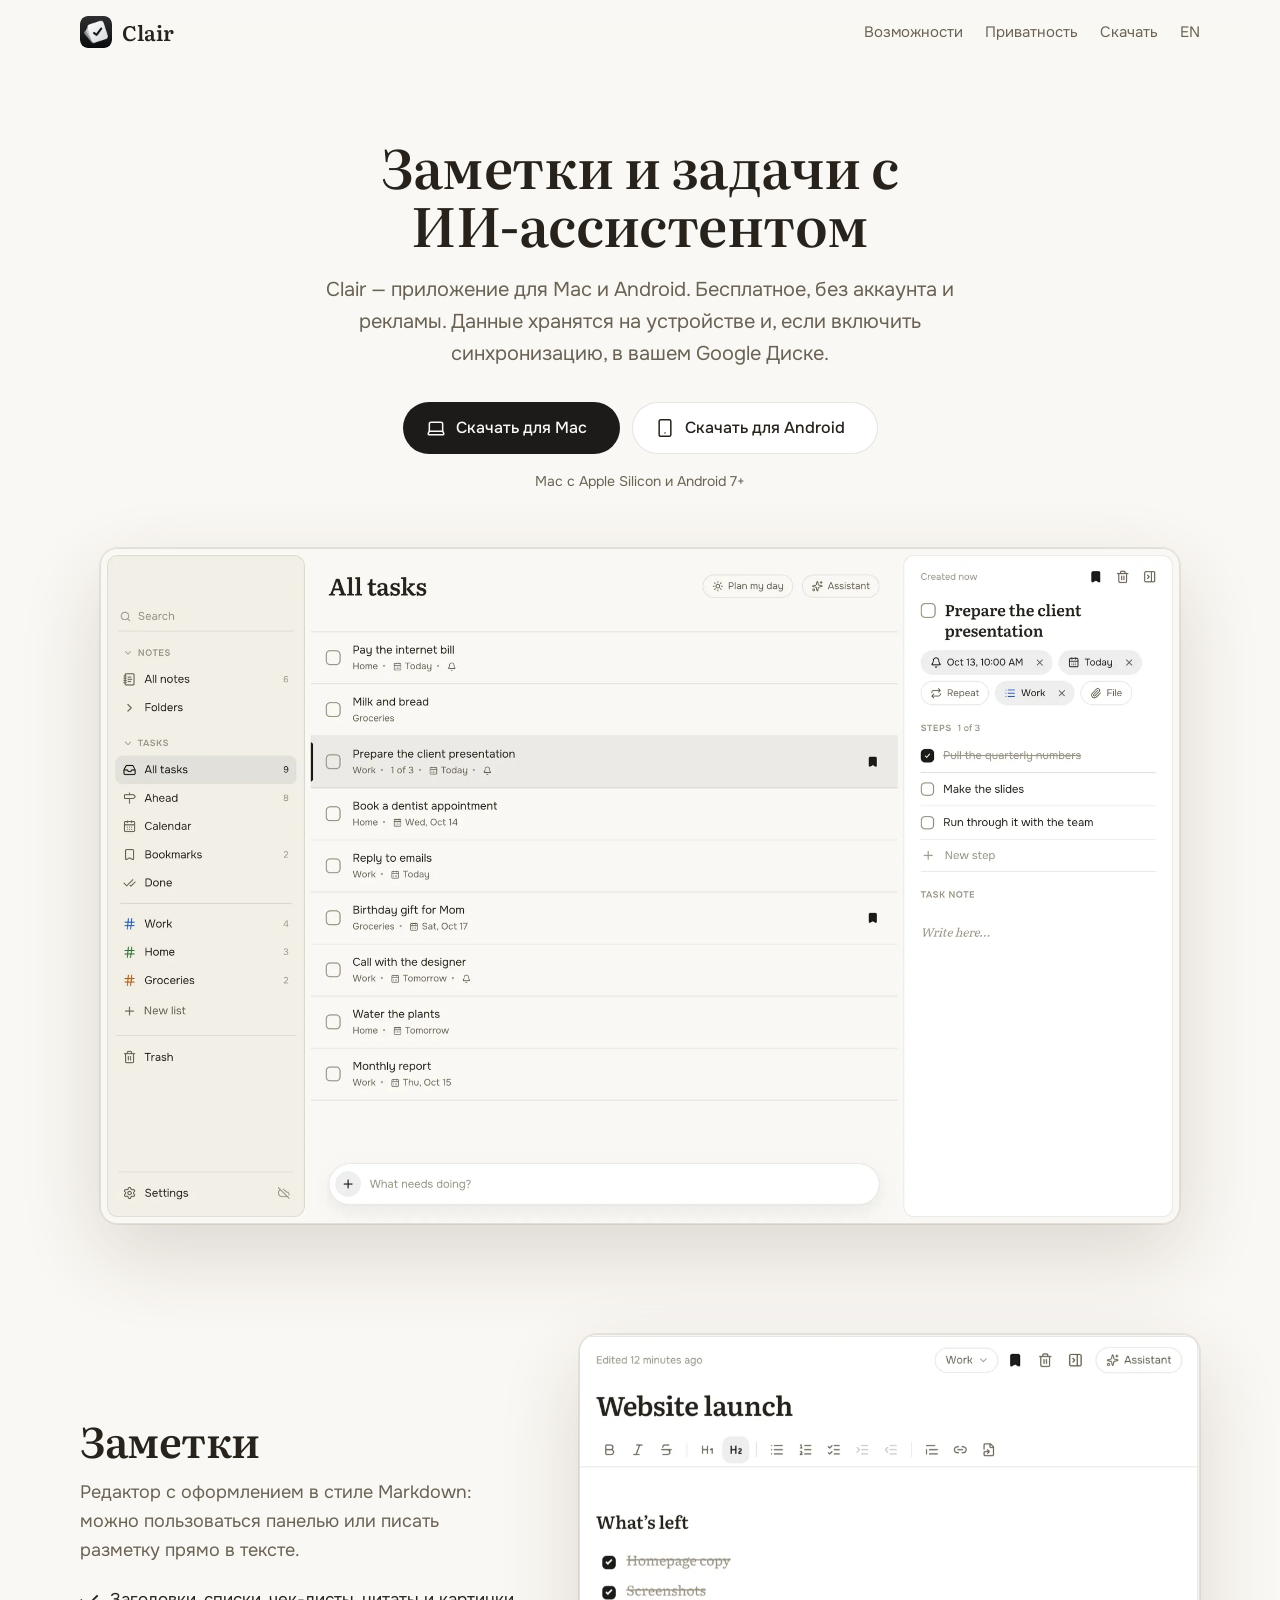
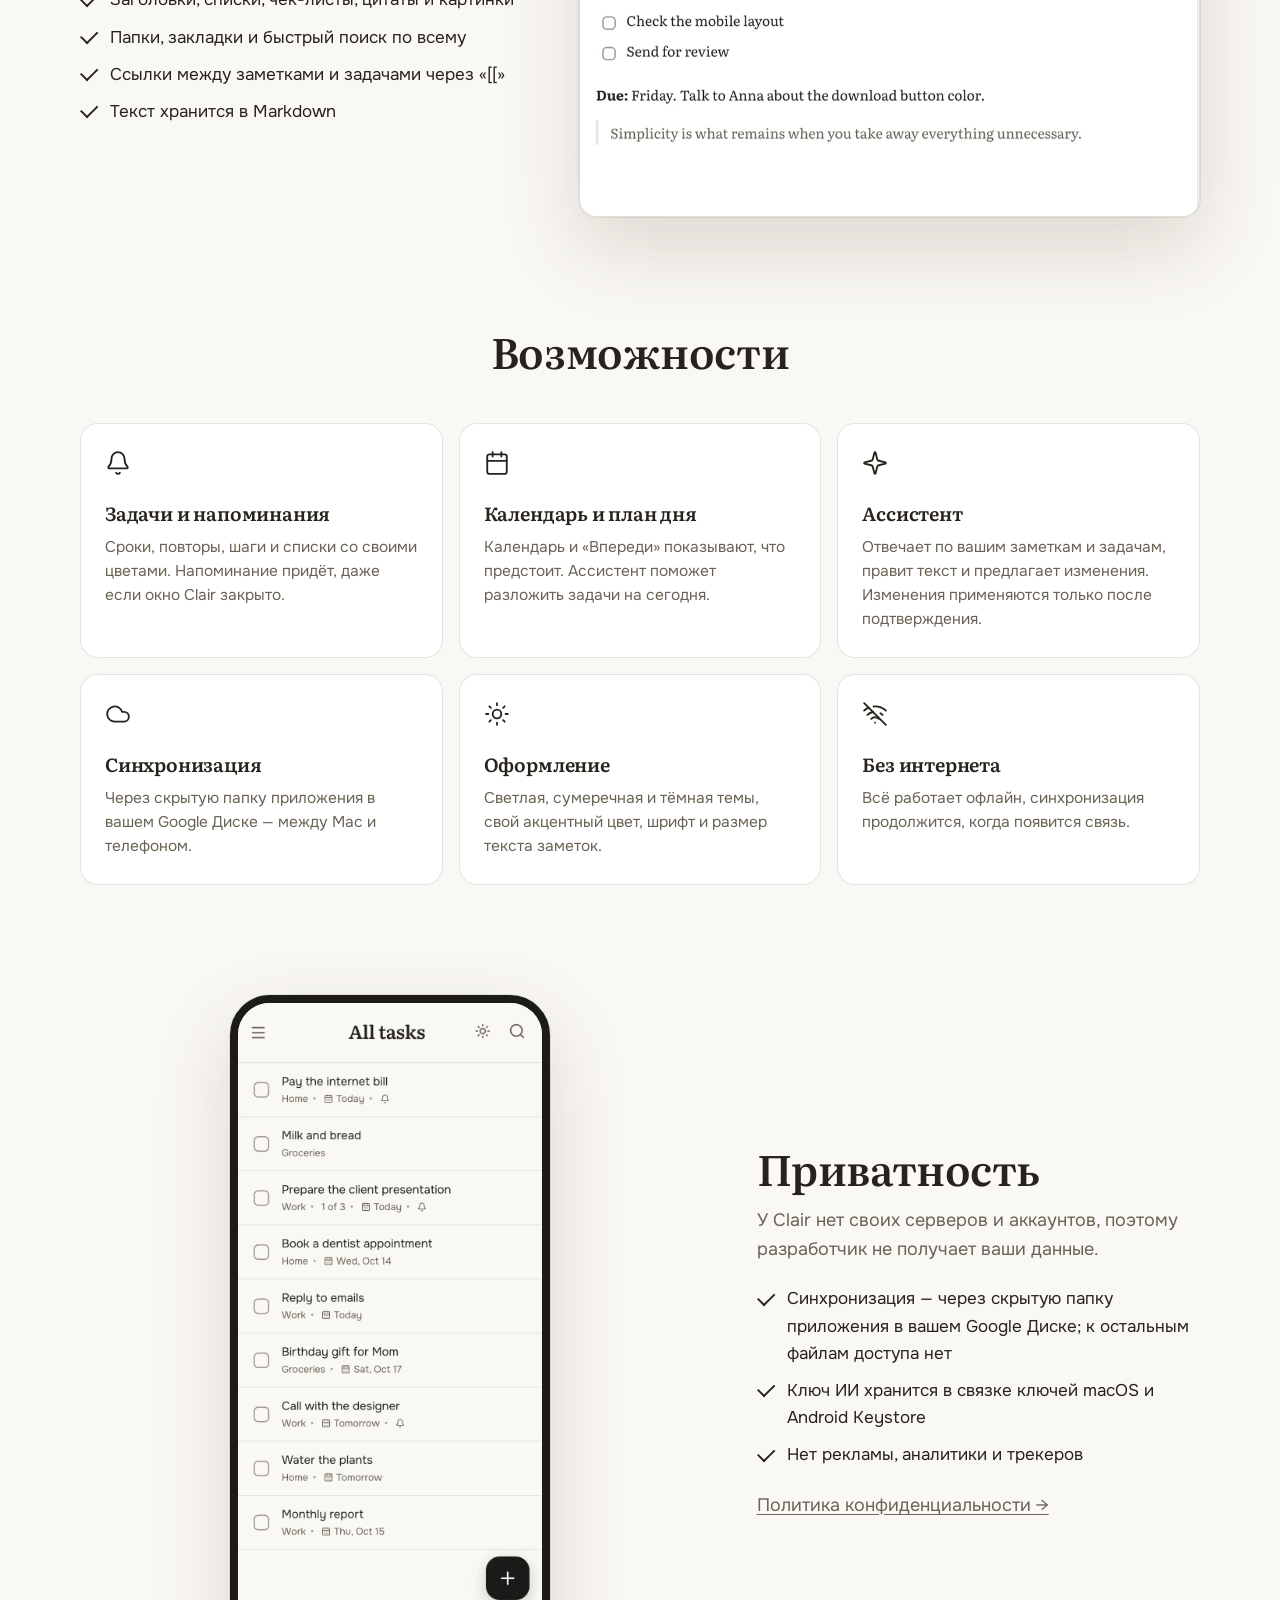
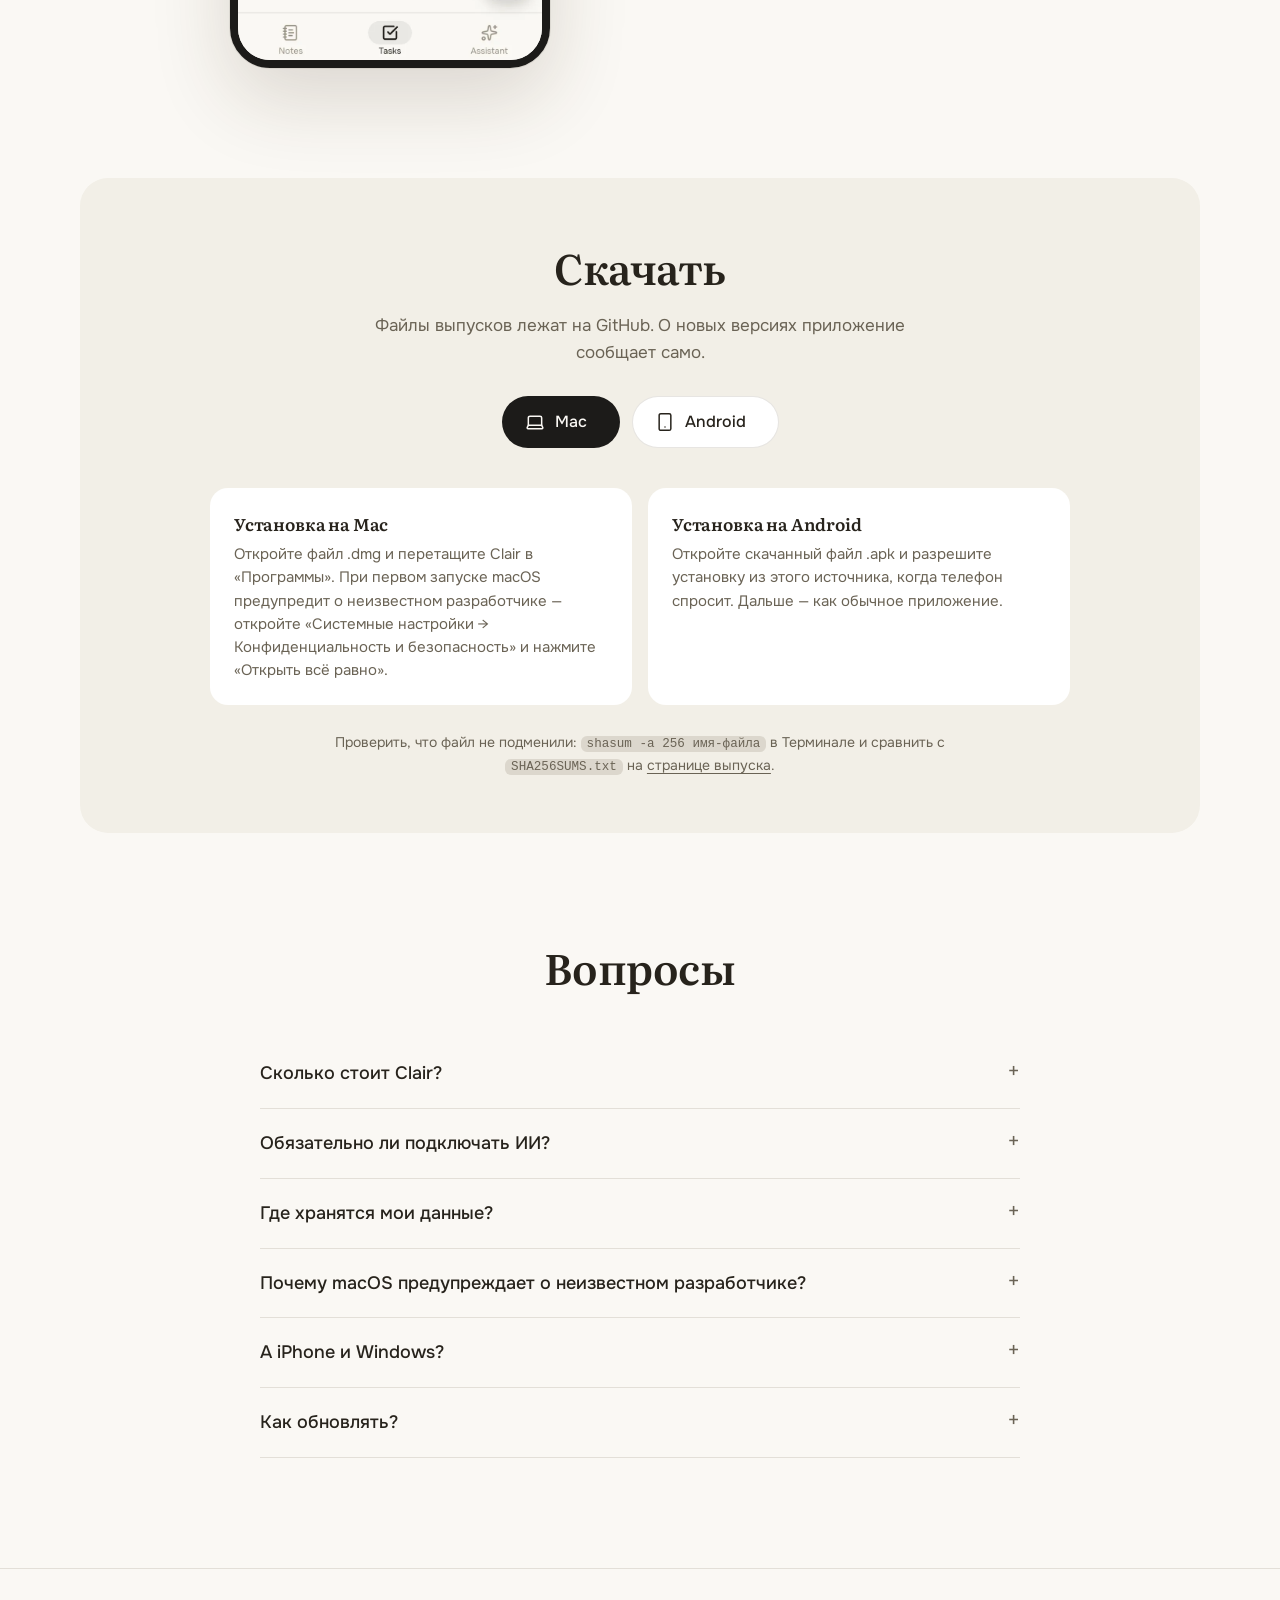
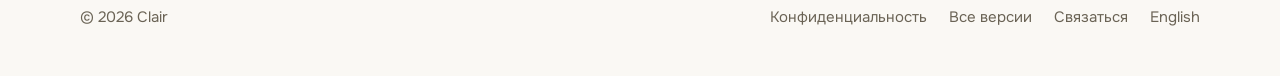
==== index.html @ 47ff28ab "Сайт Clair" ====
<!doctype html>
<html lang="ru">
  <head>
    <meta charset="utf-8" />
    <meta name="viewport" content="width=device-width, initial-scale=1" />
    <title>Clair — заметки и задачи для Mac и Android</title>
    <meta name="description" content="Clair — бесплатное приложение для заметок и задач с ИИ-ассистентом. Без рекламы и регистрации, данные хранятся у вас: на устройстве и в вашем Google Диске." />
    <meta property="og:title" content="Clair — заметки и задачи с ИИ" />
    <meta property="og:description" content="Приложение для Mac и Android. Данные хранятся на устройстве и в вашем Google Диске." />
    <meta property="og:image" content="https://zhmxzl.github.io/clair-site/img/tasks-light.webp" />
    <link rel="alternate" hreflang="en" href="https://zhmxzl.github.io/clair-site/en/" />
    <link rel="icon" href="favicon.ico" />
    <link rel="preconnect" href="https://fonts.googleapis.com" />
    <link rel="preconnect" href="https://fonts.gstatic.com" crossorigin />
    <link href="https://fonts.googleapis.com/css2?family=Literata:opsz,wght@7..72,500;7..72,600&family=Onest:wght@400;500;600&display=swap" rel="stylesheet" />
    <link rel="stylesheet" href="style.css" />
    <script src="script.js" defer></script>
  </head>
  <body>
    <header class="top">
      <div class="wrap">
        <a class="brand" href="./"><img src="icon.png" alt="" />Clair</a>
        <nav>
          <a class="optional" href="#features">Возможности</a>
          <a class="optional" href="#privacy">Приватность</a>
          <a href="#download">Скачать</a>
          <a href="en/" lang="en" hreflang="en">EN</a>
        </nav>
      </div>
    </header>

    <main>
      <div class="hero wrap">
        <h1>Заметки и задачи с ИИ‑ассистентом</h1>
        <p class="lead">
          Clair — приложение для Mac и Android. Бесплатное, без аккаунта и рекламы. Данные хранятся на устройстве и, если включить
          синхронизацию, в вашем Google Диске.
        </p>
        <div class="buttons">
          <a class="btn primary" data-asset=".dmg" href="https://github.com/zhmxzl/clair-site/releases/latest">
            <svg viewBox="0 0 24 24" fill="none" stroke="currentColor" stroke-width="1.8" stroke-linecap="round" stroke-linejoin="round" aria-hidden="true"><path d="M18 5a2 2 0 0 1 2 2v8.526a2 2 0 0 0 .212.897l1.068 2.127a1 1 0 0 1-.9 1.45H3.62a1 1 0 0 1-.9-1.45l1.068-2.127A2 2 0 0 0 4 15.526V7a2 2 0 0 1 2-2z" /><path d="M20.054 15.987H3.946" /></svg>
            Скачать для Mac <small></small>
          </a>
          <a class="btn" data-asset=".apk" href="https://github.com/zhmxzl/clair-site/releases/latest">
            <svg viewBox="0 0 24 24" fill="none" stroke="currentColor" stroke-width="1.8" stroke-linecap="round" stroke-linejoin="round" aria-hidden="true"><rect width="14" height="20" x="5" y="2" rx="2" /><path d="M12 18h.01" /></svg>
            Скачать для Android <small></small>
          </a>
        </div>
        <p class="fine" data-version="Версия {v} · Mac с Apple Silicon и Android 7+">Mac с Apple Silicon и Android 7+</p>
        <picture class="shot">
          <source srcset="img/tasks-dark.webp" media="(prefers-color-scheme: dark)" />
          <img src="img/tasks-light.webp" width="2000" height="1250" alt="Окно Clair: список задач со сроками и напоминаниями, справа — сведения о задаче с шагами (интерфейс на английском)" />
        </picture>
      </div>

      <section id="notes">
        <div class="wrap split">
          <div class="text">
            <h2>Заметки</h2>
            <p>Редактор с оформлением в стиле Markdown: можно пользоваться панелью или писать разметку прямо в тексте.</p>
            <ul>
              <li>Заголовки, списки, чек-листы, цитаты и картинки</li>
              <li>Папки, закладки и быстрый поиск по всему</li>
              <li>Ссылки между заметками и задачами через «[[»</li>
              <li>Текст хранится в Markdown</li>
            </ul>
          </div>
          <picture class="shot">
            <source srcset="img/notes-dark.webp" media="(prefers-color-scheme: dark)" />
            <img src="img/notes-light.webp" width="1040" height="809" alt="Заметка в Clair с заголовком, чек-листом и цитатой" loading="lazy" />
          </picture>
        </div>
      </section>

      <section id="features">
        <div class="wrap">
          <div class="section-head">
            <h2>Возможности</h2>
          </div>
          <div class="features">
            <div class="feature">
              <svg viewBox="0 0 24 24" fill="none" stroke="currentColor" stroke-width="1.7" stroke-linecap="round" stroke-linejoin="round" aria-hidden="true"><path d="M10.268 21a2 2 0 0 0 3.464 0" /><path d="M3.262 15.326A1 1 0 0 0 4 17h16a1 1 0 0 0 .74-1.673C19.41 13.956 18 12.499 18 8A6 6 0 0 0 6 8c0 4.499-1.411 5.956-2.738 7.326" /></svg>
              <h3>Задачи и напоминания</h3>
              <p>Сроки, повторы, шаги и списки со своими цветами. Напоминание придёт, даже если окно Clair закрыто.</p>
            </div>
            <div class="feature">
              <svg viewBox="0 0 24 24" fill="none" stroke="currentColor" stroke-width="1.7" stroke-linecap="round" stroke-linejoin="round" aria-hidden="true"><rect width="18" height="18" x="3" y="4" rx="2" /><path d="M16 2v4M8 2v4M3 10h18" /></svg>
              <h3>Календарь и план дня</h3>
              <p>Календарь и «Впереди» показывают, что предстоит. Ассистент поможет разложить задачи на сегодня.</p>
            </div>
            <div class="feature">
              <svg viewBox="0 0 24 24" fill="none" stroke="currentColor" stroke-width="1.7" stroke-linecap="round" stroke-linejoin="round" aria-hidden="true"><path d="M9.937 15.5A2 2 0 0 0 8.5 14.063l-6.135-1.582a.5.5 0 0 1 0-.962L8.5 9.936A2 2 0 0 0 9.937 8.5l1.582-6.135a.5.5 0 0 1 .963 0L14.063 8.5A2 2 0 0 0 15.5 9.937l6.135 1.581a.5.5 0 0 1 0 .964L15.5 14.063a2 2 0 0 0-1.437 1.437l-1.582 6.135a.5.5 0 0 1-.963 0z" /></svg>
              <h3>Ассистент</h3>
              <p>Отвечает по вашим заметкам и задачам, правит текст и предлагает изменения. Изменения применяются только после подтверждения.</p>
            </div>
            <div class="feature">
              <svg viewBox="0 0 24 24" fill="none" stroke="currentColor" stroke-width="1.7" stroke-linecap="round" stroke-linejoin="round" aria-hidden="true"><path d="M17.5 19H9a7 7 0 1 1 6.71-9h1.79a4.5 4.5 0 1 1 0 9Z" /></svg>
              <h3>Синхронизация</h3>
              <p>Через скрытую папку приложения в вашем Google Диске — между Mac и телефоном.</p>
            </div>
            <div class="feature">
              <svg viewBox="0 0 24 24" fill="none" stroke="currentColor" stroke-width="1.7" stroke-linecap="round" stroke-linejoin="round" aria-hidden="true"><path d="M12 2v2M12 20v2M4.93 4.93l1.41 1.41M17.66 17.66l1.41 1.41M2 12h2M20 12h2M6.34 17.66l-1.41 1.41M19.07 4.93l-1.41 1.41" /><circle cx="12" cy="12" r="4" /></svg>
              <h3>Оформление</h3>
              <p>Светлая, сумеречная и тёмная темы, свой акцентный цвет, шрифт и размер текста заметок.</p>
            </div>
            <div class="feature">
              <svg viewBox="0 0 24 24" fill="none" stroke="currentColor" stroke-width="1.7" stroke-linecap="round" stroke-linejoin="round" aria-hidden="true"><path d="M12 20h.01" /><path d="M8.5 16.429a5 5 0 0 1 7 0" /><path d="M5 12.859a10 10 0 0 1 5.17-2.69" /><path d="M19 12.859a10 10 0 0 0-2.007-1.523" /><path d="M2 8.82a15 15 0 0 1 4.177-2.643" /><path d="M22 8.82a15 15 0 0 0-11.288-3.764" /><path d="m2 2 20 20" /></svg>
              <h3>Без интернета</h3>
              <p>Всё работает офлайн, синхронизация продолжится, когда появится связь.</p>
            </div>
          </div>
        </div>
      </section>

      <section id="privacy">
        <div class="wrap split reverse">
          <div class="text">
            <h2>Приватность</h2>
            <p>У Clair нет своих серверов и аккаунтов, поэтому разработчик не получает ваши данные.</p>
            <ul>
                            <li>Синхронизация — через скрытую папку приложения в вашем Google Диске; к остальным файлам доступа нет</li>
              <li>Ключ ИИ хранится в связке ключей macOS и Android Keystore</li>
              <li>Нет рекламы, аналитики и трекеров</li>
            </ul>
            <p style="margin-top: 22px"><a href="privacy.html">Политика конфиденциальности →</a></p>
          </div>
          <picture class="phone">
            <source srcset="img/phone-dark.webp" media="(prefers-color-scheme: dark)" />
            <img src="img/phone-light.webp" width="780" height="1688" alt="Clair на телефоне: список задач" loading="lazy" />
          </picture>
        </div>
      </section>

      <section id="download">
        <div class="wrap">
          <div class="download">
            <h2>Скачать</h2>
            <p>Файлы выпусков лежат на GitHub. О новых версиях приложение сообщает само.</p>
            <div class="buttons">
              <a class="btn primary" data-asset=".dmg" href="https://github.com/zhmxzl/clair-site/releases/latest">
                <svg viewBox="0 0 24 24" fill="none" stroke="currentColor" stroke-width="1.8" stroke-linecap="round" stroke-linejoin="round" aria-hidden="true"><path d="M18 5a2 2 0 0 1 2 2v8.526a2 2 0 0 0 .212.897l1.068 2.127a1 1 0 0 1-.9 1.45H3.62a1 1 0 0 1-.9-1.45l1.068-2.127A2 2 0 0 0 4 15.526V7a2 2 0 0 1 2-2z" /><path d="M20.054 15.987H3.946" /></svg>
                Mac <small></small>
              </a>
              <a class="btn" data-asset=".apk" href="https://github.com/zhmxzl/clair-site/releases/latest">
                <svg viewBox="0 0 24 24" fill="none" stroke="currentColor" stroke-width="1.8" stroke-linecap="round" stroke-linejoin="round" aria-hidden="true"><rect width="14" height="20" x="5" y="2" rx="2" /><path d="M12 18h.01" /></svg>
                Android <small></small>
              </a>
            </div>
            <div class="steps">
              <div>
                <h3>Установка на Mac</h3>
                <p>
                  Откройте файл .dmg и перетащите Clair в «Программы». При первом запуске macOS предупредит о неизвестном разработчике — откройте
                  «Системные настройки → Конфиденциальность и безопасность» и нажмите «Открыть всё равно».
                </p>
              </div>
              <div>
                <h3>Установка на Android</h3>
                <p>Откройте скачанный файл .apk и разрешите установку из этого источника, когда телефон спросит. Дальше — как обычное приложение.</p>
              </div>
            </div>
            <p class="checksum">
              Проверить, что файл не подменили: <code>shasum -a 256 имя-файла</code> в Терминале и сравнить с <code>SHA256SUMS.txt</code> на
              <a href="https://github.com/zhmxzl/clair-site/releases/latest">странице выпуска</a>.
            </p>
          </div>
        </div>
      </section>

      <section id="faq">
        <div class="wrap">
          <div class="section-head">
            <h2>Вопросы</h2>
          </div>
          <div class="faq">
            <details>
              <summary>Сколько стоит Clair?</summary>
              <p>Нисколько. Подписки, рекламы и платных функций нет, регистрация не нужна.</p>
            </details>
            <details>
              <summary>Обязательно ли подключать ИИ?</summary>
              <p>
                Нет, заметки, задачи, напоминания и синхронизация работают без него. Ассистент подключается вашим собственным ключом
                OpenRouter (у него есть и бесплатные модели) или вашим сервером, например Ollama на компьютере. За ИИ вы платите провайдеру
                напрямую.
              </p>
            </details>
            <details>
              <summary>Где хранятся мои данные?</summary>
              <p>
                На вашем устройстве. Если включить синхронизацию — ещё и в скрытой папке приложения в вашем Google Диске. Clair видит только эту
                папку, разработчик — ничего. Подробнее — в <a href="privacy.html">политике конфиденциальности</a>.
              </p>
            </details>
            <details>
              <summary>Почему macOS предупреждает о неизвестном разработчике?</summary>
              <p>
                Чтобы этого предупреждения не было, нужна платная подпись Apple. Clair распространяется без неё, поэтому в первый раз его нужно
                открыть вручную. Убедиться, что файл не подменили, можно по контрольной сумме.
              </p>
            </details>
            <details>
              <summary>А iPhone и Windows?</summary>
              <p>Пока Clair есть для Mac с процессором Apple Silicon и для Android.</p>
            </details>
            <details>
              <summary>Как обновлять?</summary>
              <p>Когда выходит новая версия, Clair сам показывает уведомление с кнопкой «Скачать». Установите её поверх старой — данные останутся.</p>
            </details>
          </div>
        </div>
      </section>
    </main>

    <footer>
      <div class="wrap">
        <span>© 2026 Clair</span>
        <nav>
          <a href="privacy.html">Конфиденциальность</a>
          <a href="https://github.com/zhmxzl/clair-site/releases">Все версии</a>
          <a href="mailto:clair.apps@protonmail.com">Связаться</a>
          <a href="en/" lang="en" hreflang="en">English</a>
        </nav>
      </div>
    </footer>
  </body>
</html>
---- style.css ----
/* Clair — сайт. Цвета и шрифты — как в самом приложении (Onest + Literata). */
:root {
  --bg: #faf8f4;
  --bg-soft: #f2efe7;
  --card: #ffffff;
  --text: #27231c;
  --muted: #6a6355;
  --line: rgba(58, 44, 22, 0.12);
  --accent: #1c1b19;
  --on-accent: #faf8f4;
  --shadow: 0 30px 80px rgba(60, 45, 20, 0.16), 0 0 0 1px rgba(60, 45, 20, 0.08);
  --radius: 18px;
  --sans: "Onest", system-ui, -apple-system, "Segoe UI", Roboto, sans-serif;
  --serif: "Literata", Georgia, "Times New Roman", serif;
  color-scheme: light dark;
}

@media (prefers-color-scheme: dark) {
  :root {
    --bg: #1b1c1e;
    --bg-soft: #232427;
    --card: #292a2e;
    --text: #ececef;
    --muted: #a2a4ac;
    --line: rgba(220, 225, 240, 0.1);
    --accent: #f2f2f0;
    --on-accent: #1b1c1e;
    --shadow: 0 30px 80px rgba(0, 0, 0, 0.5), 0 0 0 1px rgba(220, 225, 240, 0.08);
  }
}

* {
  box-sizing: border-box;
}

html {
  scroll-behavior: smooth;
  scroll-padding-top: 80px; /* якоря не прячутся под шапкой */
  -webkit-text-size-adjust: 100%;
}

body {
  margin: 0;
  background: var(--bg);
  color: var(--text);
  font: 17px/1.6 var(--sans);
  -webkit-font-smoothing: antialiased;
}

img {
  display: block;
  max-width: 100%;
  height: auto;
}

a {
  color: inherit;
  text-underline-offset: 3px;
}

.wrap {
  width: min(1120px, 100% - 40px);
  margin-inline: auto;
}

/* ── Шапка ─────────────────────────────────────────── */
.top {
  position: sticky;
  top: 0;
  z-index: 10;
  border-bottom: 1px solid transparent;
  background: color-mix(in srgb, var(--bg) 85%, transparent);
  backdrop-filter: saturate(1.4) blur(14px);
  -webkit-backdrop-filter: saturate(1.4) blur(14px);
}

.top .wrap {
  display: flex;
  align-items: center;
  gap: 24px;
  height: 64px;
}

.brand {
  display: flex;
  align-items: center;
  gap: 10px;
  font-family: var(--serif);
  font-size: 21px;
  font-weight: 600;
  text-decoration: none;
}

.brand img {
  width: 32px;
  height: 32px;
  border-radius: 8px;
}

.top nav {
  display: flex;
  gap: 22px;
  margin-left: auto;
  font-size: 15px;
}

.top nav a {
  color: var(--muted);
  text-decoration: none;
}

.top nav a:hover {
  color: var(--text);
}

@media (max-width: 720px) {
  .top nav .optional {
    display: none;
  }
}

/* ── Кнопки ────────────────────────────────────────── */
.buttons {
  display: flex;
  flex-wrap: wrap;
  justify-content: center;
  gap: 12px;
}

.btn {
  display: inline-flex;
  align-items: center;
  gap: 10px;
  min-height: 52px;
  padding: 10px 22px;
  border: 1px solid var(--line);
  border-radius: 999px;
  background: var(--card);
  color: var(--text);
  font-size: 16px;
  font-weight: 500;
  text-decoration: none;
  transition: transform 0.15s ease, filter 0.15s ease;
}

.btn:hover {
  transform: translateY(-1px);
}

.btn.primary {
  border-color: transparent;
  background: var(--accent);
  color: var(--on-accent);
}

.btn svg {
  flex: none;
  width: 20px;
  height: 20px;
}

.btn small {
  font-size: 13px;
  font-weight: 400;
  opacity: 0.65;
}

/* ── Первый экран ──────────────────────────────────── */
.hero {
  padding: 72px 0 0;
  text-align: center;
}

h1,
h2,
h3 {
  font-family: var(--serif);
  font-weight: 600;
  letter-spacing: -0.01em;
}

.hero h1 {
  max-width: 940px;
  margin: 0 auto 20px;
  font-size: clamp(34px, 5vw, 54px);
  line-height: 1.08;
}

.lead {
  max-width: 640px;
  margin: 0 auto 32px;
  color: var(--muted);
  font-size: clamp(17px, 2vw, 20px);
}

.fine {
  margin: 16px 0 0;
  color: var(--muted);
  font-size: 14px;
}

.shot,
.phone {
  display: block;
}

.shot {
  margin: 56px auto 0;
  border: 1px solid var(--line);
  overflow: hidden;
  border-radius: var(--radius);
  box-shadow: var(--shadow);
}

.hero .shot {
  max-width: 1080px;
}

/* ── Разделы ───────────────────────────────────────── */
section {
  padding: 110px 0 0;
}

.section-head {
  max-width: 680px;
  margin: 0 auto 48px;
  text-align: center;
}

.section-head h2,
.split h2 {
  margin: 0 0 14px;
  font-size: clamp(30px, 4vw, 42px);
  line-height: 1.15;
}

.section-head p,
.split p {
  margin: 0;
  color: var(--muted);
  font-size: 18px;
}

/* Скриншот рядом с текстом */
.split {
  display: grid;
  grid-template-columns: minmax(0, 5fr) minmax(0, 7fr);
  align-items: center;
  gap: 56px;
}

.split.reverse {
  grid-template-columns: minmax(0, 7fr) minmax(0, 5fr);
}

.split.reverse .text {
  order: 2;
}

.split .shot {
  margin: 0;
}

.split ul {
  margin: 22px 0 0;
  padding: 0;
  list-style: none;
}

.split li {
  position: relative;
  margin: 10px 0;
  padding-left: 30px;
}

.split li::before {
  position: absolute;
  top: 0.55em;
  left: 4px;
  width: 14px;
  height: 8px;
  border-bottom: 2px solid var(--text);
  border-left: 2px solid var(--text);
  content: "";
  transform: rotate(-45deg) translateY(-4px);
}

.phone {
  width: min(320px, 80%);
  margin: 0 auto;
  border: 8px solid var(--accent);
  border-radius: 40px;
  overflow: hidden;
  box-shadow: var(--shadow);
}

@media (max-width: 860px) {
  .split,
  .split.reverse {
    grid-template-columns: 1fr;
    gap: 36px;
  }

  .split.reverse .text {
    order: 0;
  }
}

/* Возможности */
.features {
  display: grid;
  grid-template-columns: repeat(3, minmax(0, 1fr));
  gap: 16px;
}

.feature {
  padding: 26px 24px;
  border: 1px solid var(--line);
  border-radius: var(--radius);
  background: var(--card);
}

.feature svg {
  width: 26px;
  height: 26px;
  margin-bottom: 14px;
}

.feature h3 {
  margin: 0 0 6px;
  font-size: 19px;
}

.feature p {
  margin: 0;
  color: var(--muted);
  font-size: 15.5px;
  line-height: 1.55;
}

@media (max-width: 900px) {
  .features {
    grid-template-columns: repeat(2, minmax(0, 1fr));
  }
}

@media (max-width: 560px) {
  .features {
    grid-template-columns: 1fr;
  }
}

/* Скачать */
.download {
  padding: 56px 32px;
  border-radius: 28px;
  background: var(--bg-soft);
  text-align: center;
}

.download h2 {
  margin: 0 0 10px;
  font-size: clamp(30px, 4vw, 42px);
}

.download > p {
  margin: 0 auto 30px;
  max-width: 560px;
  color: var(--muted);
}

.steps {
  display: grid;
  grid-template-columns: repeat(2, minmax(0, 1fr));
  gap: 16px;
  max-width: 860px;
  margin: 40px auto 0;
  text-align: left;
}

.steps div {
  padding: 22px 24px;
  border-radius: var(--radius);
  background: var(--card);
}

.steps h3 {
  margin: 0 0 6px;
  font-size: 17px;
}

.steps p {
  margin: 0;
  color: var(--muted);
  font-size: 15px;
  line-height: 1.55;
}

.download .checksum {
  max-width: 640px;
  margin: 26px auto 0;
  color: var(--muted);
  font-size: 14px;
}

@media (max-width: 680px) {
  .steps {
    grid-template-columns: 1fr;
  }

  .download {
    padding: 44px 20px;
  }
}

code {
  padding: 1px 6px;
  border-radius: 6px;
  background: var(--line);
  font-size: 0.9em;
}

/* Вопросы */
.faq {
  max-width: 760px;
  margin: 0 auto;
}

.faq details {
  border-bottom: 1px solid var(--line);
}

.faq summary {
  display: flex;
  justify-content: space-between;
  gap: 16px;
  padding: 20px 0;
  cursor: pointer;
  font-size: 18px;
  font-weight: 500;
  list-style: none;
}

.faq summary::-webkit-details-marker {
  display: none;
}

.faq summary::after {
  flex: none;
  color: var(--muted);
  content: "+";
  font-size: 24px;
  font-weight: 300;
  line-height: 1;
  transition: transform 0.2s ease;
}

.faq details[open] summary::after {
  transform: rotate(45deg);
}

.faq details p {
  margin: -6px 0 20px;
  color: var(--muted);
}

/* Подвал */
footer {
  margin-top: 110px;
  padding: 36px 0 48px;
  border-top: 1px solid var(--line);
  color: var(--muted);
  font-size: 15px;
}

footer .wrap {
  display: flex;
  flex-wrap: wrap;
  align-items: center;
  gap: 14px 28px;
}

footer nav {
  display: flex;
  flex-wrap: wrap;
  gap: 22px;
  margin-left: auto;
}

footer a {
  text-decoration: none;
}

footer a:hover {
  color: var(--text);
}

/* ── Документ (политика) ───────────────────────────── */
.doc {
  max-width: 740px;
  margin: 0 auto;
  padding: 64px 0 0;
}

.doc h1 {
  margin: 0 0 10px;
  font-size: clamp(34px, 5vw, 48px);
  line-height: 1.1;
}

.doc .meta {
  margin: 0 0 36px;
  color: var(--muted);
  font-size: 15px;
}

.doc .summary {
  margin: 0 0 40px;
  padding: 24px 28px;
  border-radius: var(--radius);
  background: var(--bg-soft);
}

.doc .summary h2 {
  margin-top: 0;
}

.doc .summary ul {
  margin: 0;
  padding-left: 20px;
}

.doc h2 {
  margin: 44px 0 10px;
  font-size: 24px;
}

.doc p,
.doc li {
  line-height: 1.7;
}

.doc li {
  margin: 6px 0;
}

.toc {
  margin: 0 0 40px;
  padding: 0;
  columns: 2;
  list-style: none;
  font-size: 15px;
}

.toc li {
  margin: 0 0 8px;
  break-inside: avoid;
}

.toc a {
  color: var(--muted);
}

@media (max-width: 560px) {
  .toc {
    columns: 1;
  }
}

@media (max-width: 560px) {
  .hero {
    padding-top: 40px;
  }

  section {
    padding-top: 80px;
  }
}
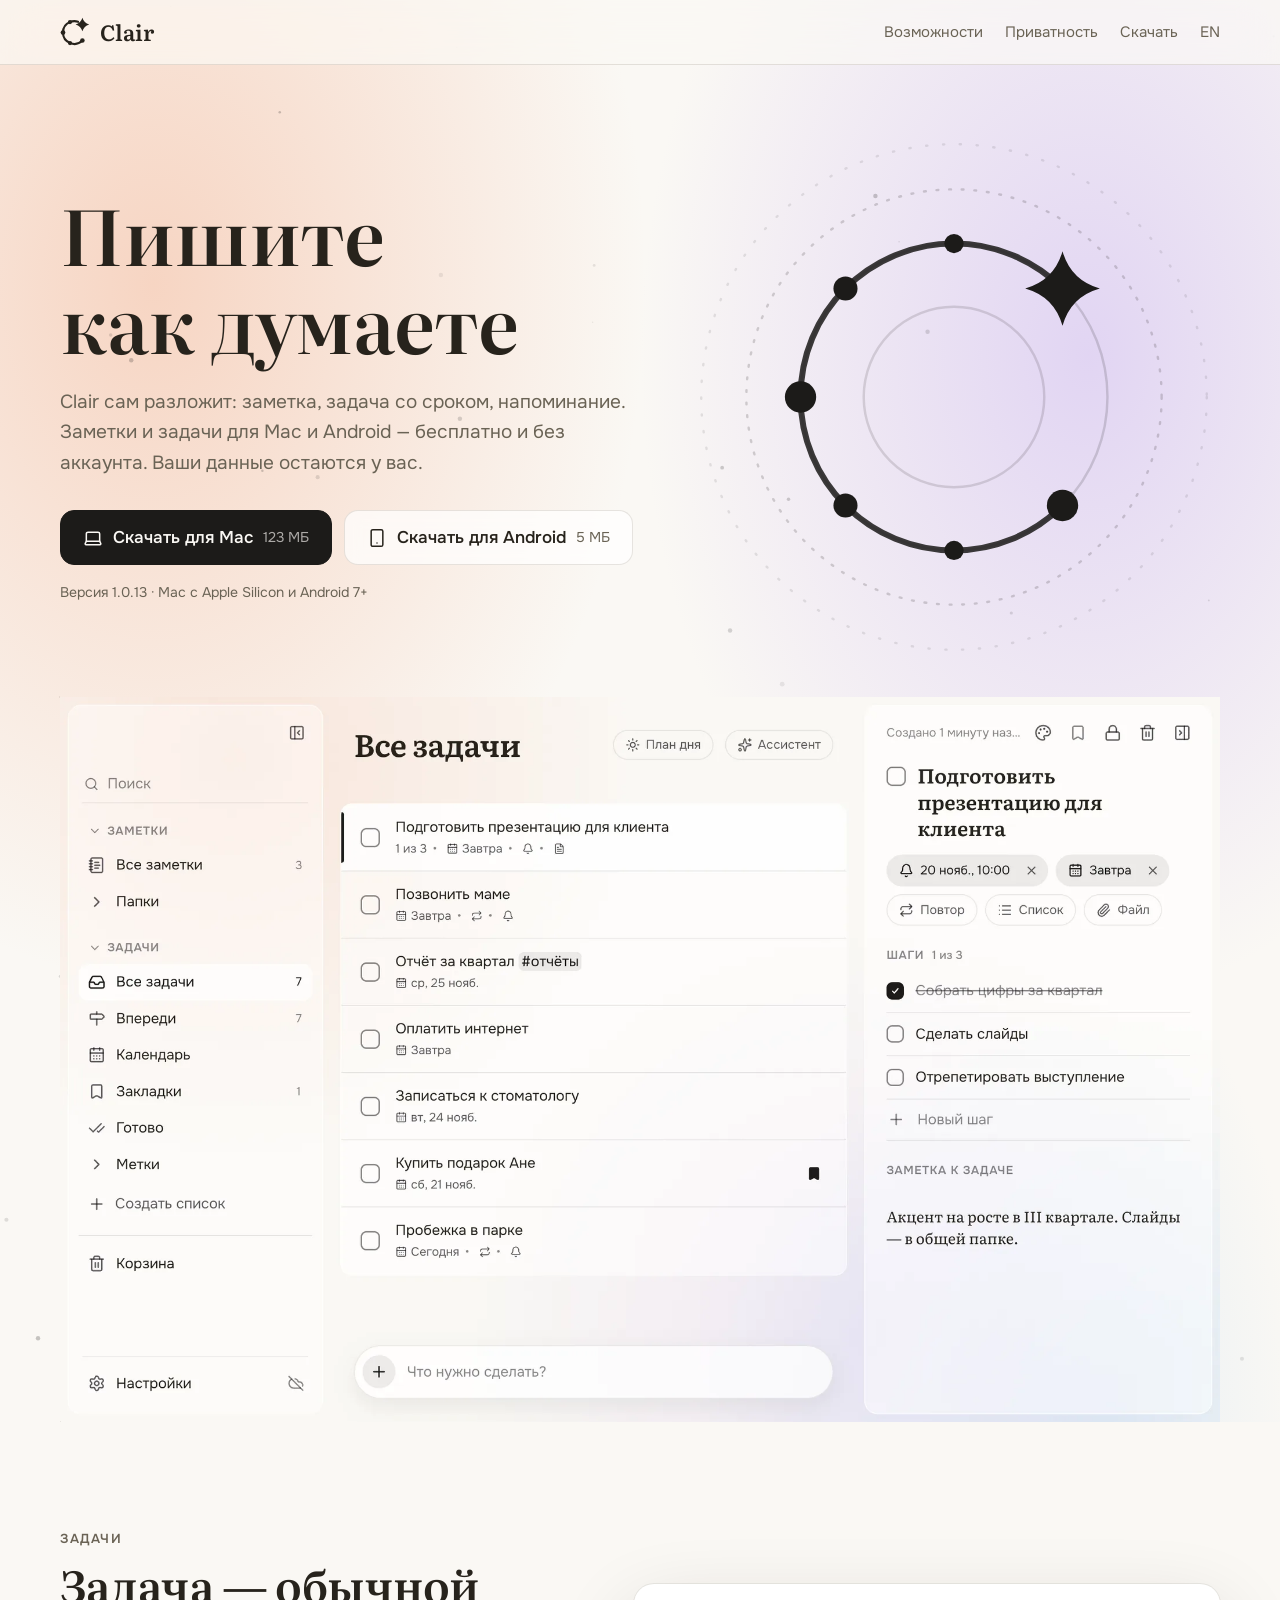
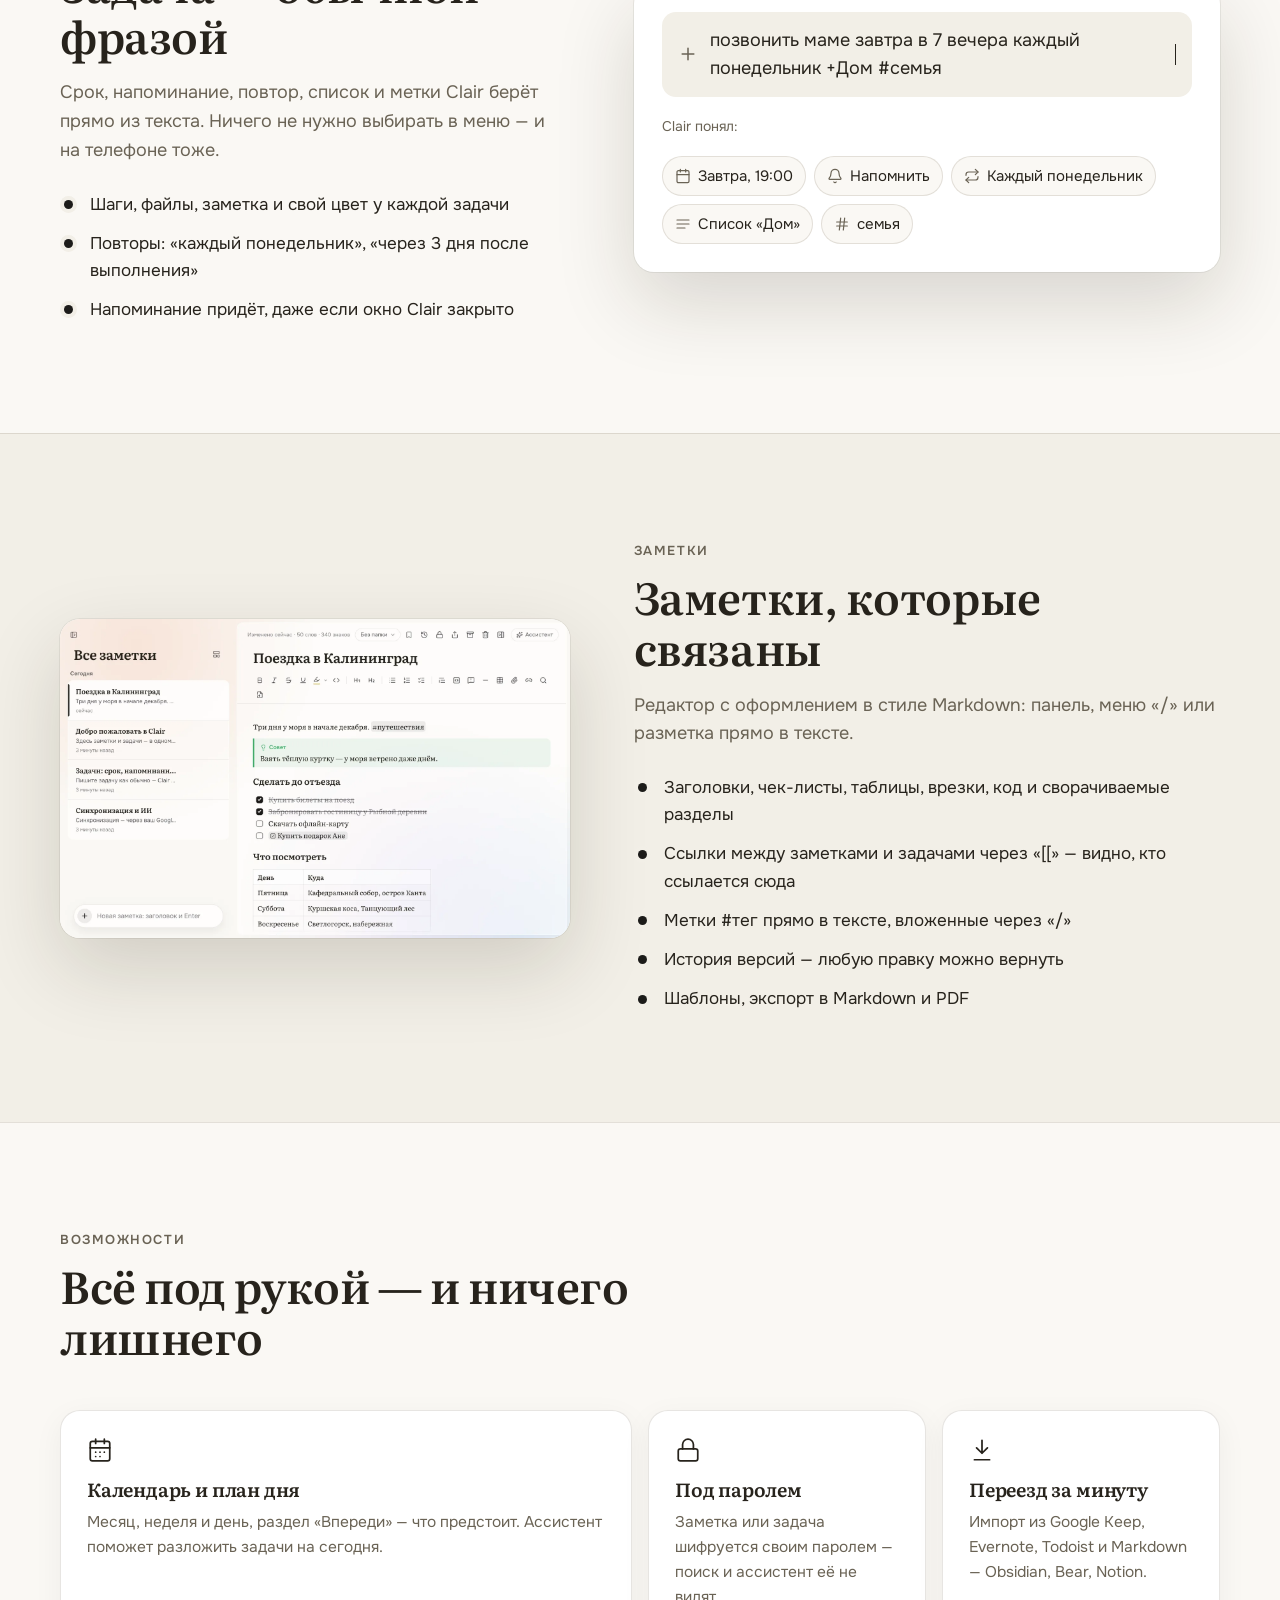
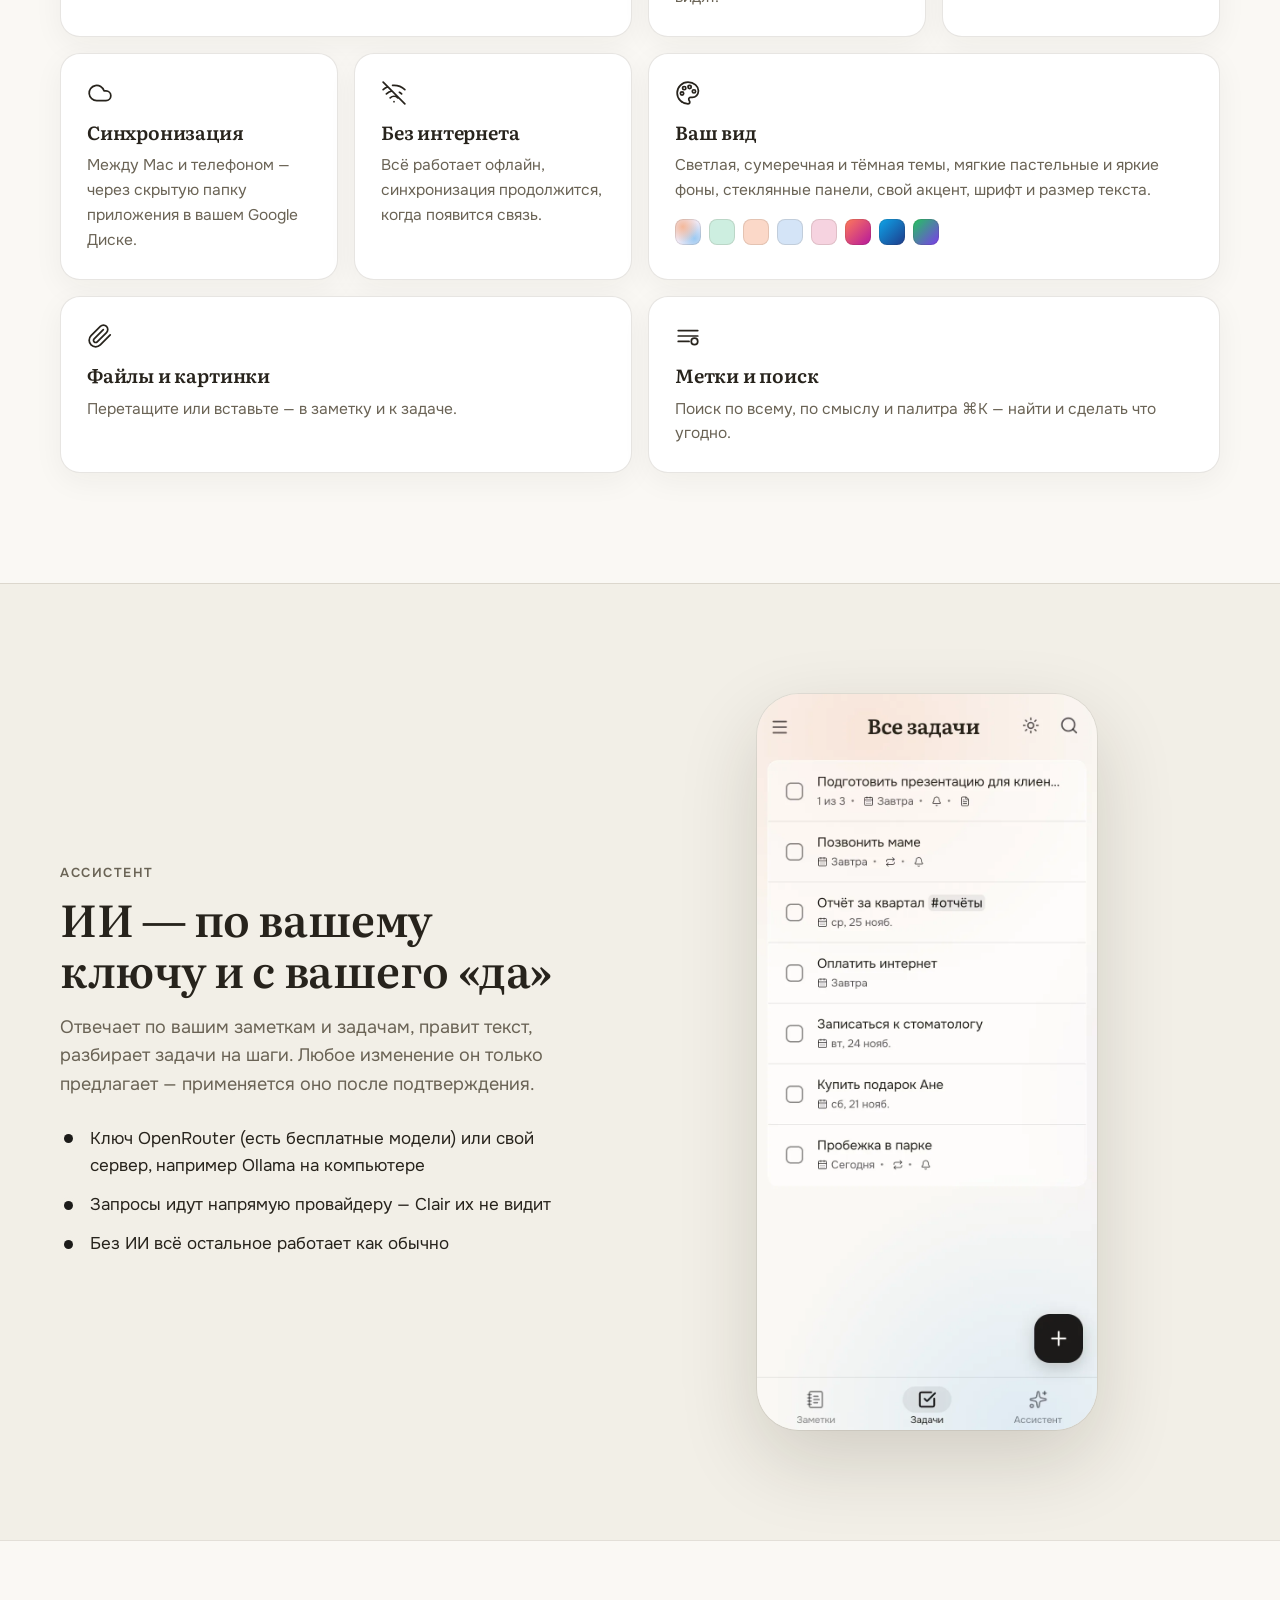
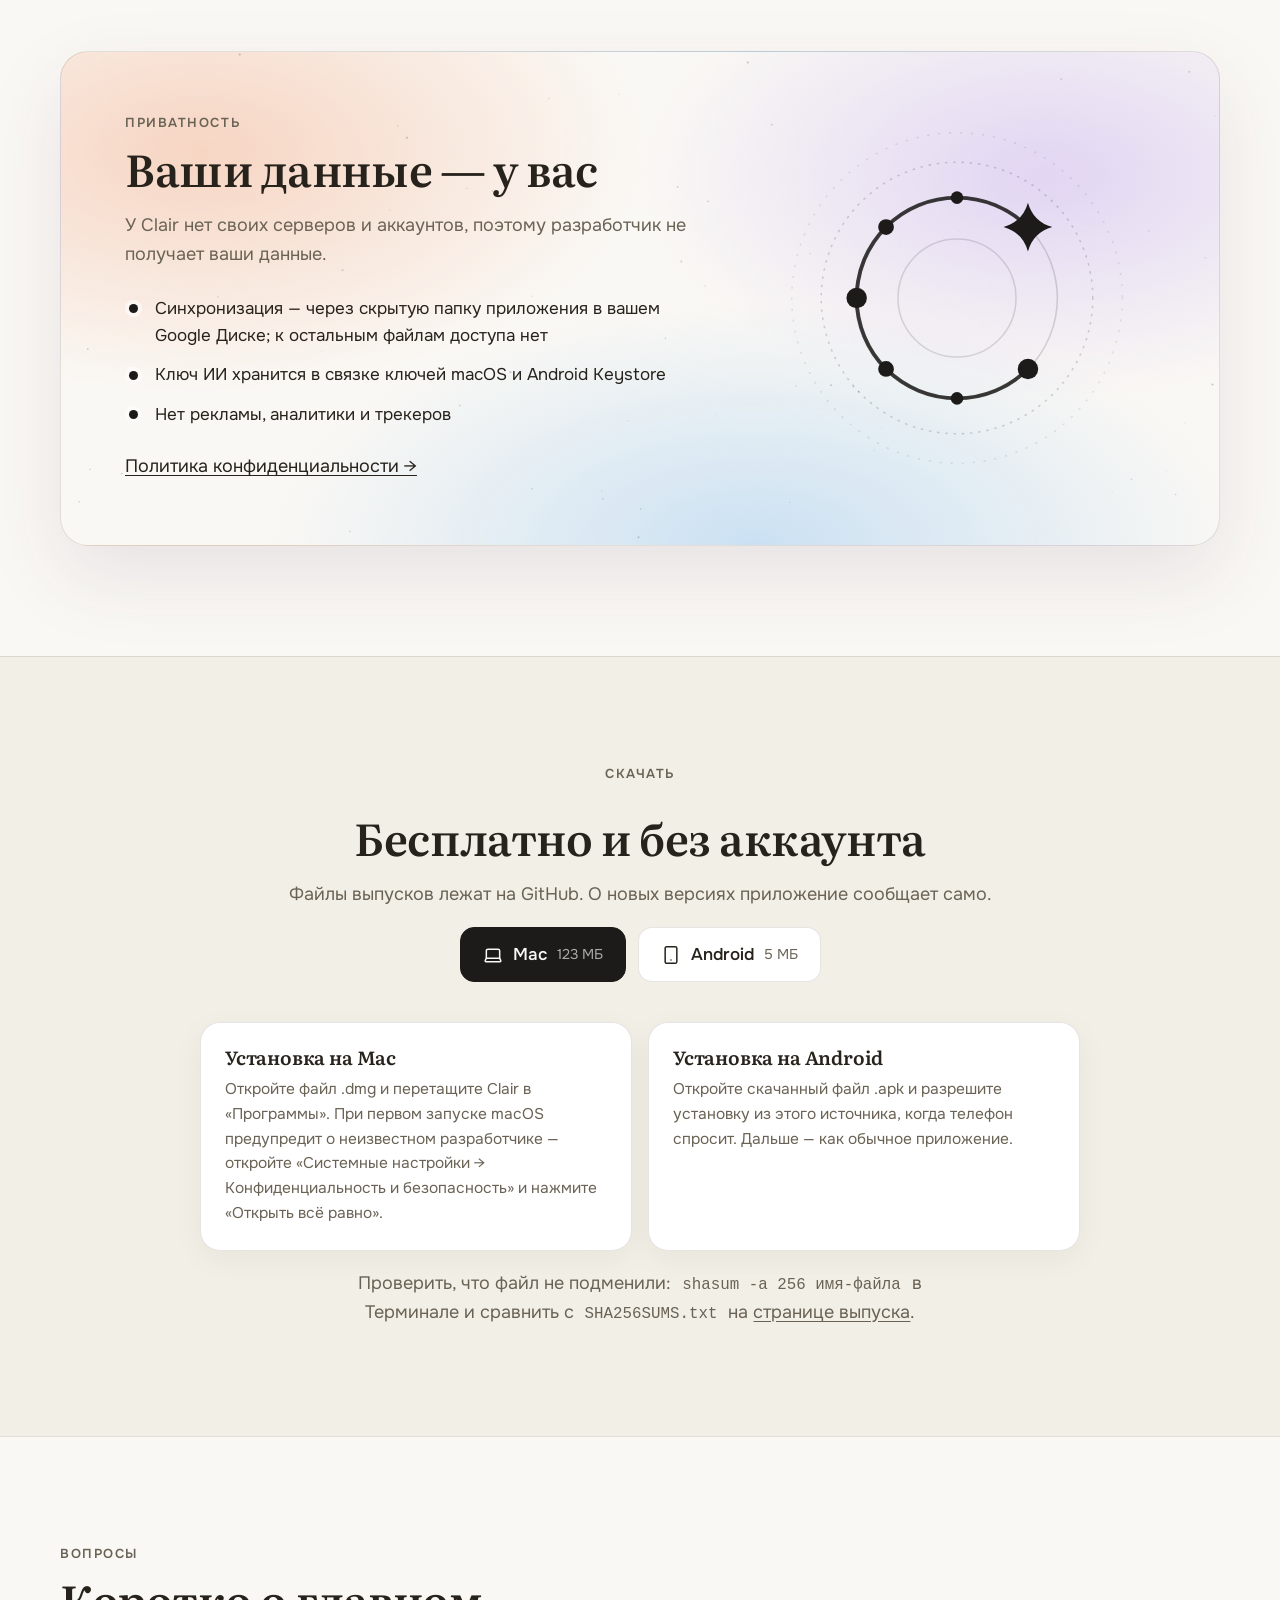
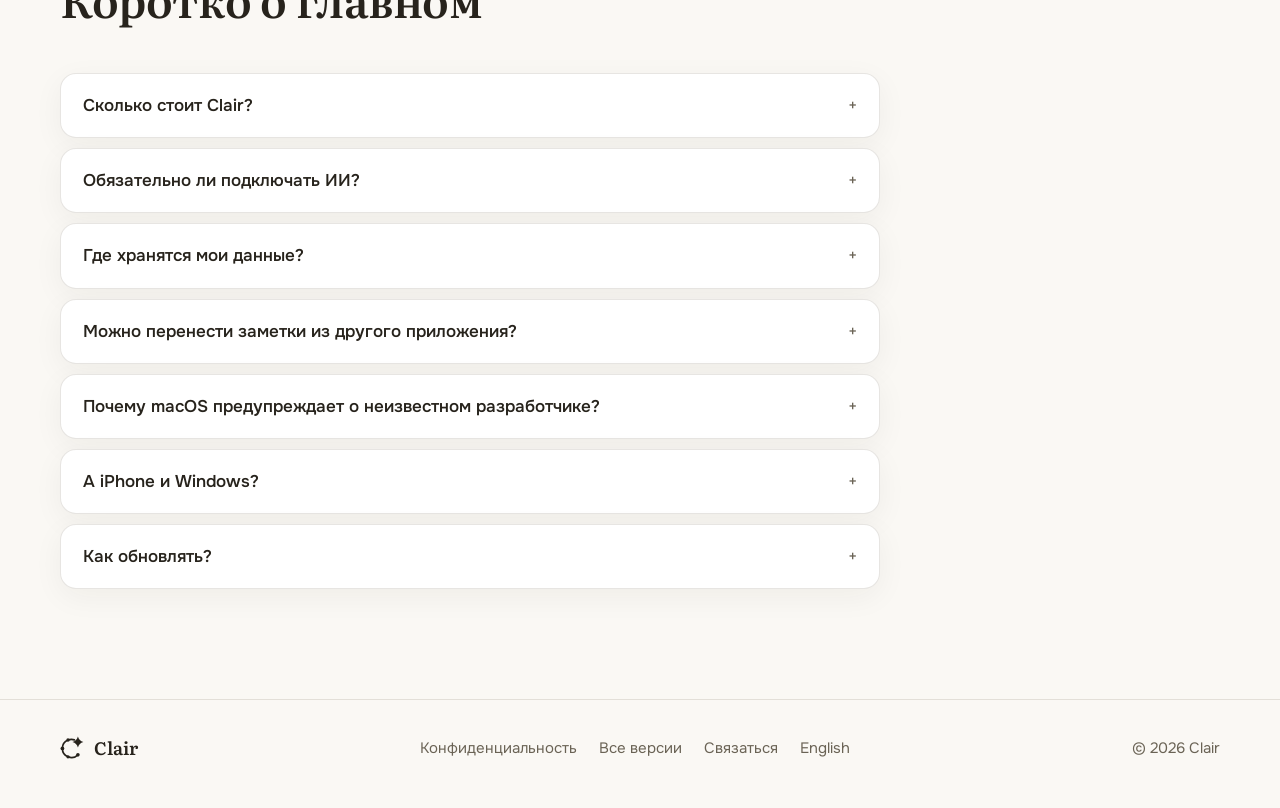
==== commit b3d7bc88: "Новый дизайн сайта" ====
--- a/index.html
+++ b/index.html
@@ -4,22 +4,25 @@
     <meta charset="utf-8" />
     <meta name="viewport" content="width=device-width, initial-scale=1" />
     <title>Clair — заметки и задачи для Mac и Android</title>
-    <meta name="description" content="Clair — бесплатное приложение для заметок и задач с ИИ-ассистентом. Без рекламы и регистрации, данные хранятся у вас: на устройстве и в вашем Google Диске." />
-    <meta property="og:title" content="Clair — заметки и задачи с ИИ" />
-    <meta property="og:description" content="Приложение для Mac и Android. Данные хранятся на устройстве и в вашем Google Диске." />
-    <meta property="og:image" content="https://zhmxzl.github.io/clair-site/img/tasks-light.webp" />
+    <meta name="description" content="Clair — бесплатное приложение для заметок и задач. Пишите как думаете: Clair сам поставит срок и напоминание. Без аккаунта и рекламы, данные хранятся у вас — на устройстве и в вашем Google Диске." />
+    <meta property="og:title" content="Clair — заметки и задачи" />
+    <meta property="og:description" content="Приложение для Mac и Android. Бесплатно, без аккаунта и рекламы. Данные хранятся у вас." />
+    <meta property="og:image" content="https://zhmxzl.github.io/clair-site/og.png" />
+    <meta name="theme-color" content="#131316" />
     <link rel="alternate" hreflang="en" href="https://zhmxzl.github.io/clair-site/en/" />
-    <link rel="icon" href="favicon.ico" />
+    <link rel="icon" href="favicon.ico" sizes="any" />
+    <link rel="icon" href="favicon.svg" type="image/svg+xml" />
+    <link rel="apple-touch-icon" href="apple-touch-icon.png" />
     <link rel="preconnect" href="https://fonts.googleapis.com" />
     <link rel="preconnect" href="https://fonts.gstatic.com" crossorigin />
     <link href="https://fonts.googleapis.com/css2?family=Literata:opsz,wght@7..72,500;7..72,600&family=Onest:wght@400;500;600&display=swap" rel="stylesheet" />
     <link rel="stylesheet" href="style.css" />
     <script src="script.js" defer></script>
   </head>
-  <body>
+  <body class="home">
     <header class="top">
       <div class="wrap">
-        <a class="brand" href="./"><img src="icon.png" alt="" />Clair</a>
+        <a class="brand" href="./"><svg class="mark" viewBox="196 170 660 660" aria-hidden="true"><path d="M 593.4 275.6 A 250 250 0 0 0 416.3 281" fill="none" stroke="currentColor" stroke-opacity="1" stroke-width="46" stroke-linecap="round"/><path d="M 416.3 281 A 250 250 0 0 0 262 512" fill="none" stroke="currentColor" stroke-opacity="1" stroke-width="46" stroke-linecap="round"/><path d="M 262 512 A 250 250 0 0 0 416.3 743" fill="none" stroke="currentColor" stroke-opacity="1" stroke-width="46" stroke-linecap="round"/><path d="M 416.3 743 A 250 250 0 0 0 688.8 688.8" fill="none" stroke="currentColor" stroke-opacity="1" stroke-width="46" stroke-linecap="round"/><path d="M 688.8 185.2 Q 721.8 302.2 838.8 335.2 Q 721.8 368.2 688.8 485.2 Q 655.8 368.2 538.8 335.2 Q 655.8 302.2 688.8 185.2 Z" fill="currentColor"/><circle cx="416.3" cy="281" r="46" fill="currentColor"/><circle cx="262" cy="512" r="52" fill="currentColor"/><circle cx="416.3" cy="743" r="46" fill="currentColor"/><circle cx="688.8" cy="688.8" r="50" fill="currentColor"/></svg>Clair</a>
         <nav>
           <a class="optional" href="#features">Возможности</a>
           <a class="optional" href="#privacy">Приватность</a>
@@ -30,44 +33,80 @@
     </header>
 
     <main>
-      <div class="hero wrap">
-        <h1>Заметки и задачи с ИИ‑ассистентом</h1>
-        <p class="lead">
-          Clair — приложение для Mac и Android. Бесплатное, без аккаунта и рекламы. Данные хранятся на устройстве и, если включить
-          синхронизацию, в вашем Google Диске.
-        </p>
-        <div class="buttons">
-          <a class="btn primary" data-asset=".dmg" href="https://github.com/zhmxzl/clair-site/releases/latest">
-            <svg viewBox="0 0 24 24" fill="none" stroke="currentColor" stroke-width="1.8" stroke-linecap="round" stroke-linejoin="round" aria-hidden="true"><path d="M18 5a2 2 0 0 1 2 2v8.526a2 2 0 0 0 .212.897l1.068 2.127a1 1 0 0 1-.9 1.45H3.62a1 1 0 0 1-.9-1.45l1.068-2.127A2 2 0 0 0 4 15.526V7a2 2 0 0 1 2-2z" /><path d="M20.054 15.987H3.946" /></svg>
-            Скачать для Mac <small></small>
-          </a>
-          <a class="btn" data-asset=".apk" href="https://github.com/zhmxzl/clair-site/releases/latest">
-            <svg viewBox="0 0 24 24" fill="none" stroke="currentColor" stroke-width="1.8" stroke-linecap="round" stroke-linejoin="round" aria-hidden="true"><rect width="14" height="20" x="5" y="2" rx="2" /><path d="M12 18h.01" /></svg>
-            Скачать для Android <small></small>
-          </a>
-        </div>
-        <p class="fine" data-version="Версия {v} · Mac с Apple Silicon и Android 7+">Mac с Apple Silicon и Android 7+</p>
-        <picture class="shot">
-          <source srcset="img/tasks-dark.webp" media="(prefers-color-scheme: dark)" />
-          <img src="img/tasks-light.webp" width="2000" height="1250" alt="Окно Clair: список задач со сроками и напоминаниями, справа — сведения о задаче с шагами (интерфейс на английском)" />
-        </picture>
+      <div class="hero">
+        <svg class="sky" viewBox="0 0 1600 900" preserveAspectRatio="xMidYMid slice" aria-hidden="true"><circle cx="0" cy="829" r="0.7" fill="#fff" fill-opacity="0.31"/><circle cx="852" cy="296" r="1.2" fill="#fff" fill-opacity="0.58"/><circle cx="1095" cy="572" r="1.3" fill="#fff" fill-opacity="0.32"/><circle cx="1133" cy="628" r="0.5" fill="#fff" fill-opacity="0.54"/><circle cx="1476" cy="727" r="0.5" fill="#fff" fill-opacity="0.46"/><circle cx="1102" cy="579" r="1.0" fill="#fff" fill-opacity="0.66"/><circle cx="596" cy="302" r="1.3" fill="#fff" fill-opacity="0.37" class="tw" style="animation-delay:1.8s"/><circle cx="686" cy="265" r="1.4" fill="#fff" fill-opacity="0.48"/><circle cx="1405" cy="53" r="0.7" fill="#fff" fill-opacity="0.48"/><circle cx="674" cy="174" r="1.4" fill="#fff" fill-opacity="0.23"/><circle cx="551" cy="598" r="1.4" fill="#fff" fill-opacity="0.46" class="tw" style="animation-delay:2.4s"/><circle cx="454" cy="328" r="0.9" fill="#fff" fill-opacity="0.37"/><circle cx="982" cy="210" r="1.4" fill="#fff" fill-opacity="0.43"/><circle cx="1016" cy="571" r="1.0" fill="#fff" fill-opacity="0.45"/><circle cx="1503" cy="357" r="1.2" fill="#fff" fill-opacity="0.33"/><circle cx="561" cy="298" r="0.8" fill="#fff" fill-opacity="0.60"/><circle cx="178" cy="737" r="0.5" fill="#fff" fill-opacity="0.40" class="tw" style="animation-delay:0.5s"/><circle cx="1594" cy="198" r="1.1" fill="#fff" fill-opacity="0.27"/><circle cx="949" cy="124" r="1.4" fill="#fff" fill-opacity="0.64"/><circle cx="1416" cy="817" r="1.2" fill="#fff" fill-opacity="0.34" class="tw" style="animation-delay:1.5s"/><circle cx="122" cy="1" r="1.1" fill="#fff" fill-opacity="0.32"/><circle cx="783" cy="619" r="0.7" fill="#fff" fill-opacity="0.64" class="tw" style="animation-delay:2.2s"/><circle cx="1431" cy="107" r="0.9" fill="#fff" fill-opacity="0.20"/><circle cx="1019" cy="830" r="0.4" fill="#fff" fill-opacity="0.65" class="tw" style="animation-delay:5.8s"/><circle cx="904" cy="611" r="0.7" fill="#fff" fill-opacity="0.31" class="tw" style="animation-delay:3.4s"/><circle cx="84" cy="692" r="1.2" fill="#fff" fill-opacity="0.56"/><circle cx="52" cy="99" r="1.4" fill="#fff" fill-opacity="0.27"/><circle cx="1429" cy="33" r="1.4" fill="#fff" fill-opacity="0.63"/><circle cx="1527" cy="688" r="0.9" fill="#fff" fill-opacity="0.32"/><circle cx="1412" cy="358" r="0.7" fill="#fff" fill-opacity="0.40"/><circle cx="894" cy="316" r="1.1" fill="#fff" fill-opacity="0.57"/><circle cx="1160" cy="380" r="0.6" fill="#fff" fill-opacity="0.36"/><circle cx="1591" cy="569" r="1.4" fill="#fff" fill-opacity="0.66" class="tw" style="animation-delay:3.9s"/><circle cx="217" cy="448" r="1.0" fill="#fff" fill-opacity="0.59"/><circle cx="771" cy="168" r="0.9" fill="#fff" fill-opacity="0.28"/><circle cx="835" cy="505" r="1.0" fill="#fff" fill-opacity="0.58"/><circle cx="1201" cy="23" r="0.7" fill="#fff" fill-opacity="0.47" class="tw" style="animation-delay:4.3s"/><circle cx="465" cy="212" r="1.1" fill="#fff" fill-opacity="0.41" class="tw" style="animation-delay:4.6s"/><circle cx="1317" cy="824" r="1.4" fill="#fff" fill-opacity="0.54"/><circle cx="40" cy="686" r="1.1" fill="#fff" fill-opacity="0.56"/><circle cx="59" cy="122" r="0.5" fill="#fff" fill-opacity="0.25" class="tw" style="animation-delay:0.1s"/><circle cx="968" cy="851" r="0.6" fill="#fff" fill-opacity="0.27" class="tw" style="animation-delay:4.0s"/><circle cx="389" cy="411" r="1.5" fill="#fff" fill-opacity="0.41"/><circle cx="1239" cy="357" r="0.9" fill="#fff" fill-opacity="0.23" class="tw" style="animation-delay:4.8s"/><circle cx="1559" cy="137" r="1.4" fill="#fff" fill-opacity="0.45" class="tw" style="animation-delay:1.3s"/><circle cx="964" cy="153" r="0.5" fill="#fff" fill-opacity="0.34"/><circle cx="890" cy="433" r="1.5" fill="#fff" fill-opacity="0.24"/><circle cx="503" cy="4" r="0.4" fill="#fff" fill-opacity="0.41" class="tw" style="animation-delay:1.4s"/><circle cx="1479" cy="700" r="1.2" fill="#fff" fill-opacity="0.42"/><circle cx="1540" cy="721" r="1.1" fill="#fff" fill-opacity="0.49"/><circle cx="651" cy="447" r="0.9" fill="#fff" fill-opacity="0.48"/><circle cx="1064" cy="570" r="1.2" fill="#fff" fill-opacity="0.64"/><circle cx="1581" cy="394" r="0.9" fill="#fff" fill-opacity="0.68"/><circle cx="572" cy="71" r="0.8" fill="#fff" fill-opacity="0.64"/><circle cx="1181" cy="860" r="1.3" fill="#fff" fill-opacity="0.30" class="tw" style="animation-delay:4.8s"/><circle cx="167" cy="824" r="1.3" fill="#fff" fill-opacity="0.52"/><circle cx="857" cy="399" r="1.4" fill="#fff" fill-opacity="0.48"/><circle cx="433" cy="618" r="0.9" fill="#fff" fill-opacity="0.40" class="tw" style="animation-delay:3.5s"/><circle cx="370" cy="809" r="1.3" fill="#fff" fill-opacity="0.37"/><circle cx="1404" cy="104" r="0.7" fill="#fff" fill-opacity="0.66" class="tw" style="animation-delay:0.8s"/><circle cx="636" cy="19" r="1.2" fill="#fff" fill-opacity="0.65" class="tw" style="animation-delay:1.3s"/><circle cx="1516" cy="630" r="0.6" fill="#fff" fill-opacity="0.26"/><circle cx="25" cy="731" r="1.1" fill="#fff" fill-opacity="0.58" class="tw" style="animation-delay:2.0s"/><circle cx="1144" cy="860" r="1.0" fill="#fff" fill-opacity="0.49"/><circle cx="1124" cy="660" r="1.1" fill="#fff" fill-opacity="0.25" class="tw" style="animation-delay:3.7s"/><circle cx="360" cy="523" r="0.7" fill="#fff" fill-opacity="0.31"/><circle cx="1007" cy="732" r="0.7" fill="#fff" fill-opacity="0.65" class="tw" style="animation-delay:4.1s"/><circle cx="651" cy="713" r="1.1" fill="#fff" fill-opacity="0.60" class="tw" style="animation-delay:5.5s"/><circle cx="801" cy="741" r="0.9" fill="#fff" fill-opacity="0.63"/><circle cx="1163" cy="817" r="1.3" fill="#fff" fill-opacity="0.30"/><circle cx="247" cy="113" r="1.4" fill="#fff" fill-opacity="0.68" class="tw" style="animation-delay:0.5s"/><circle cx="419" cy="847" r="1.4" fill="#fff" fill-opacity="0.68"/><circle cx="317" cy="27" r="0.9" fill="#fff" fill-opacity="0.48" class="tw" style="animation-delay:1.9s"/><circle cx="770" cy="204" r="0.5" fill="#fff" fill-opacity="0.22" class="tw" style="animation-delay:3.8s"/><circle cx="749" cy="727" r="1.2" fill="#fff" fill-opacity="0.46"/><circle cx="621" cy="552" r="1.5" fill="#fff" fill-opacity="0.59"/><circle cx="1138" cy="543" r="1.3" fill="#fff" fill-opacity="0.29" class="tw" style="animation-delay:4.4s"/><circle cx="1035" cy="388" r="1.0" fill="#fff" fill-opacity="0.39"/><circle cx="195" cy="60" r="0.5" fill="#fff" fill-opacity="0.38"/><circle cx="320" cy="576" r="0.5" fill="#fff" fill-opacity="0.23" class="tw" style="animation-delay:5.0s"/><circle cx="1391" cy="40" r="1.2" fill="#fff" fill-opacity="0.36"/><circle cx="1453" cy="717" r="0.4" fill="#fff" fill-opacity="0.70" class="tw" style="animation-delay:3.9s"/><circle cx="684" cy="30" r="0.6" fill="#fff" fill-opacity="0.58"/><circle cx="399" cy="772" r="1.3" fill="#fff" fill-opacity="0.36"/><circle cx="478" cy="228" r="1.4" fill="#fff" fill-opacity="0.64"/><circle cx="798" cy="780" r="1.3" fill="#fff" fill-opacity="0.61"/><circle cx="1553" cy="622" r="0.7" fill="#fff" fill-opacity="0.56"/><circle cx="1382" cy="147" r="1.3" fill="#fff" fill-opacity="0.53"/><circle cx="747" cy="716" r="1.3" fill="#fff" fill-opacity="0.22" class="tw" style="animation-delay:1.2s"/><circle cx="37" cy="520" r="1.3" fill="#fff" fill-opacity="0.51"/></svg>
+        <div class="wrap inner">
+          <div>
+            <h1>Пишите как&nbsp;думаете</h1>
+            <p class="lead">Clair сам разложит: заметка, задача со сроком, напоминание. Заметки и задачи для Mac и Android — бесплатно и без аккаунта. Ваши данные остаются у вас.</p>
+            <div class="buttons">
+              <a class="btn primary" data-asset=".dmg" href="https://github.com/zhmxzl/clair-site/releases/latest">
+                <svg viewBox="0 0 24 24" fill="none" stroke="currentColor" stroke-width="1.8" stroke-linecap="round" stroke-linejoin="round" aria-hidden="true"><path d="M18 5a2 2 0 0 1 2 2v8.526a2 2 0 0 0 .212.897l1.068 2.127a1 1 0 0 1-.9 1.45H3.62a1 1 0 0 1-.9-1.45l1.068-2.127A2 2 0 0 0 4 15.526V7a2 2 0 0 1 2-2z" /><path d="M20.054 15.987H3.946" /></svg>
+                Скачать для Mac <small></small>
+              </a>
+              <a class="btn" data-asset=".apk" href="https://github.com/zhmxzl/clair-site/releases/latest">
+                <svg viewBox="0 0 24 24" fill="none" stroke="currentColor" stroke-width="1.8" stroke-linecap="round" stroke-linejoin="round" aria-hidden="true"><rect width="14" height="20" x="5" y="2" rx="2" /><path d="M12 18h.01" /></svg>
+                Скачать для Android <small></small>
+              </a>
+            </div>
+            <p class="fine" data-version="Версия {v} · Mac с Apple Silicon и Android 7+">Mac с Apple Silicon и Android 7+</p>
+          </div>
+          <svg class="hero-mark" viewBox="80 80 864 864" aria-hidden="true"><circle class="o1" cx="512" cy="512" r="150" fill="none" stroke="#fff" stroke-opacity="0.14" stroke-width="4"/><circle class="o2" cx="512" cy="512" r="255" fill="none" stroke="#fff" stroke-opacity="0.16" stroke-width="4"/><circle class="o3 spin" cx="512" cy="512" r="345" fill="none" stroke="#fff" stroke-opacity="0.18" stroke-width="4" stroke-dasharray="3 18" stroke-linecap="round"/><circle class="o4 spin-rev" cx="512" cy="512" r="420" fill="none" stroke="#fff" stroke-opacity="0.1" stroke-width="4" stroke-dasharray="2 26" stroke-linecap="round"/><g class="constellation"><path d="M 692.3 331.7 A 255 255 0 0 0 512 257" fill="none" stroke="#fff" stroke-opacity="0.85" stroke-width="10" stroke-linecap="round"/><path d="M 512 257 A 255 255 0 0 0 331.7 331.7" fill="none" stroke="#fff" stroke-opacity="0.85" stroke-width="10" stroke-linecap="round"/><path d="M 331.7 331.7 A 255 255 0 0 0 257 512" fill="none" stroke="#fff" stroke-opacity="0.85" stroke-width="10" stroke-linecap="round"/><path d="M 257 512 A 255 255 0 0 0 331.7 692.3" fill="none" stroke="#fff" stroke-opacity="0.85" stroke-width="10" stroke-linecap="round"/><path d="M 331.7 692.3 A 255 255 0 0 0 512 767" fill="none" stroke="#fff" stroke-opacity="0.85" stroke-width="10" stroke-linecap="round"/><path d="M 512 767 A 255 255 0 0 0 692.3 692.3" fill="none" stroke="#fff" stroke-opacity="0.85" stroke-width="10" stroke-linecap="round"/><circle cx="692.3" cy="331.7" r="34" fill="#131316"/><path d="M 692.3 269.7 Q 705.9399999999999 318.06 754.3 331.7 Q 705.9399999999999 345.34 692.3 393.7 Q 678.66 345.34 630.3 331.7 Q 678.66 318.06 692.3 269.7 Z" fill="#fff"/><circle cx="512" cy="257" r="25" fill="#131316"/><circle cx="512" cy="257" r="16" fill="#fff"/><circle cx="331.7" cy="331.7" r="29" fill="#131316"/><circle cx="331.7" cy="331.7" r="20" fill="#fff"/><circle cx="257" cy="512" r="35" fill="#131316"/><circle cx="257" cy="512" r="26" fill="#fff"/><circle cx="331.7" cy="692.3" r="29" fill="#131316"/><circle cx="331.7" cy="692.3" r="20" fill="#fff"/><circle cx="512" cy="767" r="25" fill="#131316"/><circle cx="512" cy="767" r="16" fill="#fff"/><circle cx="692.3" cy="692.3" r="35" fill="#131316"/><circle cx="692.3" cy="692.3" r="26" fill="#fff"/></g></svg>
+        </div>
+        <div class="wrap shot-wrap">
+          <picture class="shot">
+            <source srcset="img/ru/tasks-dark.webp" media="(prefers-color-scheme: dark)" />
+            <img src="img/ru/tasks-light.webp" width="2000" height="1250" alt="Окно Clair: список задач со сроками и напоминаниями, справа — сведения о задаче с шагами" />
+          </picture>
+        </div>
       </div>
 
-      <section id="notes">
+      <section id="tasks">
         <div class="wrap split">
           <div class="text">
-            <h2>Заметки</h2>
-            <p>Редактор с оформлением в стиле Markdown: можно пользоваться панелью или писать разметку прямо в тексте.</p>
-            <ul>
-              <li>Заголовки, списки, чек-листы, цитаты и картинки</li>
-              <li>Папки, закладки и быстрый поиск по всему</li>
-              <li>Ссылки между заметками и задачами через «[[»</li>
-              <li>Текст хранится в Markdown</li>
+            <div class="kicker">Задачи</div>
+            <h2>Задача — обычной фразой</h2>
+            <p>Срок, напоминание, повтор, список и метки Clair берёт прямо из текста. Ничего не нужно выбирать в меню — и на телефоне тоже.</p>
+            <ul class="ticks">
+              <li>Шаги, файлы, заметка и свой цвет у каждой задачи</li>
+              <li>Повторы: «каждый понедельник», «через 3 дня после выполнения»</li>
+              <li>Напоминание придёт, даже если окно Clair закрыто</li>
             </ul>
           </div>
+          <div class="phrase" aria-label="Пример: фраза превращается в задачу">
+            <div class="input">
+              <svg viewBox="0 0 24 24" fill="none" stroke="currentColor" stroke-width="1.8" stroke-linecap="round" aria-hidden="true"><path d="M12 5v14M5 12h14" /></svg>
+              <span>позвонить маме завтра в 7 вечера каждый понедельник +Дом #семья</span><span class="caret" aria-hidden="true"></span>
+            </div>
+            <div class="arrow">Clair понял:</div>
+            <div class="chips">
+              <span class="chip"><svg viewBox="0 0 24 24" fill="none" stroke="currentColor" stroke-width="1.8" stroke-linecap="round" stroke-linejoin="round" aria-hidden="true"><rect width="18" height="18" x="3" y="4" rx="2" /><path d="M16 2v4M8 2v4M3 10h18" /></svg>Завтра, 19:00</span>
+              <span class="chip"><svg viewBox="0 0 24 24" fill="none" stroke="currentColor" stroke-width="1.8" stroke-linecap="round" stroke-linejoin="round" aria-hidden="true"><path d="M10.268 21a2 2 0 0 0 3.464 0" /><path d="M3.262 15.326A1 1 0 0 0 4 17h16a1 1 0 0 0 .74-1.673C19.41 13.956 18 12.499 18 8A6 6 0 0 0 6 8c0 4.499-1.411 5.956-2.738 7.326" /></svg>Напомнить</span>
+              <span class="chip"><svg viewBox="0 0 24 24" fill="none" stroke="currentColor" stroke-width="1.8" stroke-linecap="round" stroke-linejoin="round" aria-hidden="true"><path d="m17 2 4 4-4 4" /><path d="M3 11v-1a4 4 0 0 1 4-4h14" /><path d="m7 22-4-4 4-4" /><path d="M21 13v1a4 4 0 0 1-4 4H3" /></svg>Каждый понедельник</span>
+              <span class="chip"><svg viewBox="0 0 24 24" fill="none" stroke="currentColor" stroke-width="1.8" stroke-linecap="round" stroke-linejoin="round" aria-hidden="true"><path d="M3 12h18M3 6h18M3 18h12" /></svg>Список «Дом»</span>
+              <span class="chip"><svg viewBox="0 0 24 24" fill="none" stroke="currentColor" stroke-width="1.8" stroke-linecap="round" stroke-linejoin="round" aria-hidden="true"><path d="M4 9h16M4 15h16M10 3 8 21M16 3l-2 18" /></svg>семья</span>
+            </div>
+          </div>
+        </div>
+      </section>
+
+      <section id="notes">
+        <div class="wrap split reverse">
+          <div class="text">
+            <div class="kicker">Заметки</div>
+            <h2>Заметки, которые связаны</h2>
+            <p>Редактор с оформлением в стиле Markdown: панель, меню «/» или разметка прямо в тексте.</p>
+            <ul class="ticks">
+              <li>Заголовки, чек-листы, таблицы, врезки, код и сворачиваемые разделы</li>
+              <li>Ссылки между заметками и задачами через «[[» — видно, кто ссылается сюда</li>
+              <li>Метки #тег прямо в тексте, вложенные через «/»</li>
+              <li>История версий — любую правку можно вернуть</li>
+              <li>Шаблоны, экспорт в Markdown и PDF</li>
+            </ul>
+          </div>
           <picture class="shot">
-            <source srcset="img/notes-dark.webp" media="(prefers-color-scheme: dark)" />
-            <img src="img/notes-light.webp" width="1040" height="809" alt="Заметка в Clair с заголовком, чек-листом и цитатой" loading="lazy" />
+            <source srcset="img/ru/notes-dark.webp" media="(prefers-color-scheme: dark)" />
+            <img src="img/ru/notes-light.webp" width="1600" height="1000" alt="Заметка в Clair с заголовком, чек-листом и врезкой" loading="lazy" />
           </picture>
         </div>
       </section>
@@ -75,66 +114,99 @@
       <section id="features">
         <div class="wrap">
           <div class="section-head">
-            <h2>Возможности</h2>
-          </div>
-          <div class="features">
-            <div class="feature">
-              <svg viewBox="0 0 24 24" fill="none" stroke="currentColor" stroke-width="1.7" stroke-linecap="round" stroke-linejoin="round" aria-hidden="true"><path d="M10.268 21a2 2 0 0 0 3.464 0" /><path d="M3.262 15.326A1 1 0 0 0 4 17h16a1 1 0 0 0 .74-1.673C19.41 13.956 18 12.499 18 8A6 6 0 0 0 6 8c0 4.499-1.411 5.956-2.738 7.326" /></svg>
-              <h3>Задачи и напоминания</h3>
-              <p>Сроки, повторы, шаги и списки со своими цветами. Напоминание придёт, даже если окно Clair закрыто.</p>
-            </div>
-            <div class="feature">
-              <svg viewBox="0 0 24 24" fill="none" stroke="currentColor" stroke-width="1.7" stroke-linecap="round" stroke-linejoin="round" aria-hidden="true"><rect width="18" height="18" x="3" y="4" rx="2" /><path d="M16 2v4M8 2v4M3 10h18" /></svg>
+            <div class="kicker">Возможности</div>
+            <h2>Всё под рукой — и ничего лишнего</h2>
+          </div>
+          <div class="bento">
+            <div class="cell wide">
+              <svg viewBox="0 0 24 24" fill="none" stroke="currentColor" stroke-width="1.6" stroke-linecap="round" stroke-linejoin="round" aria-hidden="true"><rect width="18" height="18" x="3" y="4" rx="2" /><path d="M16 2v4M8 2v4M3 10h18M8 14h.01M12 14h.01M16 14h.01M8 18h.01M12 18h.01" /></svg>
               <h3>Календарь и план дня</h3>
-              <p>Календарь и «Впереди» показывают, что предстоит. Ассистент поможет разложить задачи на сегодня.</p>
-            </div>
-            <div class="feature">
-              <svg viewBox="0 0 24 24" fill="none" stroke="currentColor" stroke-width="1.7" stroke-linecap="round" stroke-linejoin="round" aria-hidden="true"><path d="M9.937 15.5A2 2 0 0 0 8.5 14.063l-6.135-1.582a.5.5 0 0 1 0-.962L8.5 9.936A2 2 0 0 0 9.937 8.5l1.582-6.135a.5.5 0 0 1 .963 0L14.063 8.5A2 2 0 0 0 15.5 9.937l6.135 1.581a.5.5 0 0 1 0 .964L15.5 14.063a2 2 0 0 0-1.437 1.437l-1.582 6.135a.5.5 0 0 1-.963 0z" /></svg>
-              <h3>Ассистент</h3>
-              <p>Отвечает по вашим заметкам и задачам, правит текст и предлагает изменения. Изменения применяются только после подтверждения.</p>
-            </div>
-            <div class="feature">
-              <svg viewBox="0 0 24 24" fill="none" stroke="currentColor" stroke-width="1.7" stroke-linecap="round" stroke-linejoin="round" aria-hidden="true"><path d="M17.5 19H9a7 7 0 1 1 6.71-9h1.79a4.5 4.5 0 1 1 0 9Z" /></svg>
+              <p>Месяц, неделя и день, раздел «Впереди» — что предстоит. Ассистент поможет разложить задачи на сегодня.</p>
+            </div>
+            <div class="cell">
+              <svg viewBox="0 0 24 24" fill="none" stroke="currentColor" stroke-width="1.6" stroke-linecap="round" stroke-linejoin="round" aria-hidden="true"><rect width="18" height="11" x="3" y="11" rx="2" /><path d="M7 11V7a5 5 0 0 1 10 0v4" /></svg>
+              <h3>Под паролем</h3>
+              <p>Заметка или задача шифруется своим паролем — поиск и ассистент её не видят.</p>
+            </div>
+            <div class="cell">
+              <svg viewBox="0 0 24 24" fill="none" stroke="currentColor" stroke-width="1.6" stroke-linecap="round" stroke-linejoin="round" aria-hidden="true"><path d="M12 3v12M7 10l5 5 5-5" /><path d="M5 21h14" /></svg>
+              <h3>Переезд за минуту</h3>
+              <p>Импорт из Google Keep, Evernote, Todoist и Markdown — Obsidian, Bear, Notion.</p>
+            </div>
+            <div class="cell">
+              <svg viewBox="0 0 24 24" fill="none" stroke="currentColor" stroke-width="1.6" stroke-linecap="round" stroke-linejoin="round" aria-hidden="true"><path d="M17.5 19H9a7 7 0 1 1 6.71-9h1.79a4.5 4.5 0 1 1 0 9Z" /></svg>
               <h3>Синхронизация</h3>
-              <p>Через скрытую папку приложения в вашем Google Диске — между Mac и телефоном.</p>
-            </div>
-            <div class="feature">
-              <svg viewBox="0 0 24 24" fill="none" stroke="currentColor" stroke-width="1.7" stroke-linecap="round" stroke-linejoin="round" aria-hidden="true"><path d="M12 2v2M12 20v2M4.93 4.93l1.41 1.41M17.66 17.66l1.41 1.41M2 12h2M20 12h2M6.34 17.66l-1.41 1.41M19.07 4.93l-1.41 1.41" /><circle cx="12" cy="12" r="4" /></svg>
-              <h3>Оформление</h3>
-              <p>Светлая, сумеречная и тёмная темы, свой акцентный цвет, шрифт и размер текста заметок.</p>
-            </div>
-            <div class="feature">
-              <svg viewBox="0 0 24 24" fill="none" stroke="currentColor" stroke-width="1.7" stroke-linecap="round" stroke-linejoin="round" aria-hidden="true"><path d="M12 20h.01" /><path d="M8.5 16.429a5 5 0 0 1 7 0" /><path d="M5 12.859a10 10 0 0 1 5.17-2.69" /><path d="M19 12.859a10 10 0 0 0-2.007-1.523" /><path d="M2 8.82a15 15 0 0 1 4.177-2.643" /><path d="M22 8.82a15 15 0 0 0-11.288-3.764" /><path d="m2 2 20 20" /></svg>
+              <p>Между Mac и телефоном — через скрытую папку приложения в вашем Google Диске.</p>
+            </div>
+            <div class="cell">
+              <svg viewBox="0 0 24 24" fill="none" stroke="currentColor" stroke-width="1.6" stroke-linecap="round" stroke-linejoin="round" aria-hidden="true"><path d="M12 20h.01M8.5 16.43a5 5 0 0 1 7 0M5 12.86a10 10 0 0 1 5.17-2.69M19 12.86a10 10 0 0 0-2-1.52M2 8.82a15 15 0 0 1 4.18-2.64M22 8.82a15 15 0 0 0-11.29-3.76M2 2l20 20" /></svg>
               <h3>Без интернета</h3>
               <p>Всё работает офлайн, синхронизация продолжится, когда появится связь.</p>
             </div>
-          </div>
+            <div class="cell wide">
+              <svg viewBox="0 0 24 24" fill="none" stroke="currentColor" stroke-width="1.6" stroke-linecap="round" stroke-linejoin="round" aria-hidden="true"><circle cx="13.5" cy="6.5" r="1.5" /><circle cx="17.5" cy="10.5" r="1.5" /><circle cx="8.5" cy="7.5" r="1.5" /><circle cx="6.5" cy="12.5" r="1.5" /><path d="M12 2C6.5 2 2 6.5 2 12s4.5 10 10 10c.93 0 1.65-.75 1.65-1.69 0-.44-.18-.84-.44-1.13-.29-.29-.44-.65-.44-1.13A1.64 1.64 0 0 1 14.44 16H16c3.05 0 5.56-2.5 5.56-5.56C21.96 5.9 17.46 2 12 2z" /></svg>
+              <h3>Ваш вид</h3>
+              <p>Светлая, сумеречная и тёмная темы, мягкие пастельные и яркие фоны, стеклянные панели, свой акцент, шрифт и размер текста.</p>
+              <div class="swatches" aria-hidden="true"><i style="background:radial-gradient(circle at 30% 30%,#f4b89a,transparent 60%),radial-gradient(circle at 75% 75%,#9ccaf2,transparent 60%),#efe9f6"></i><i style="background:#cdeee0"></i><i style="background:#fbd8c8"></i><i style="background:#d4e4f7"></i><i style="background:#f6d3e0"></i><i style="background:linear-gradient(135deg,#ff7a59,#b5179e)"></i><i style="background:linear-gradient(135deg,#0ea5e9,#1e3a8a)"></i><i style="background:linear-gradient(135deg,#22c55e,#7c3aed)"></i></div>
+            </div>
+            <div class="cell wide">
+              <svg viewBox="0 0 24 24" fill="none" stroke="currentColor" stroke-width="1.6" stroke-linecap="round" stroke-linejoin="round" aria-hidden="true"><path d="m21.44 11.05-9.19 9.19a6 6 0 0 1-8.49-8.49l8.57-8.57A4 4 0 1 1 18 8.84l-8.59 8.57a2 2 0 0 1-2.83-2.83l8.49-8.48" /></svg>
+              <h3>Файлы и картинки</h3>
+              <p>Перетащите или вставьте — в заметку и к задаче.</p>
+            </div>
+            <div class="cell wide">
+              <svg viewBox="0 0 24 24" fill="none" stroke="currentColor" stroke-width="1.6" stroke-linecap="round" stroke-linejoin="round" aria-hidden="true"><path d="M3 7h18M3 12h18M3 17h10" /><circle cx="18" cy="17" r="3" /></svg>
+              <h3>Метки и поиск</h3>
+              <p>Поиск по всему, по смыслу и палитра ⌘K — найти и сделать что угодно.</p>
+            </div>
+          </div>
+        </div>
+      </section>
+
+      <section id="assistant">
+        <div class="wrap split">
+          <div class="text">
+            <div class="kicker">Ассистент</div>
+            <h2>ИИ — по вашему ключу и с вашего «да»</h2>
+            <p>Отвечает по вашим заметкам и задачам, правит текст, разбирает задачи на шаги. Любое изменение он только предлагает — применяется оно после подтверждения.</p>
+            <ul class="ticks">
+              <li>Ключ OpenRouter (есть бесплатные модели) или свой сервер, например Ollama на компьютере</li>
+              <li>Запросы идут напрямую провайдеру — Clair их не видит</li>
+              <li>Без ИИ всё остальное работает как обычно</li>
+            </ul>
+          </div>
+          <picture class="phone">
+            <source srcset="img/ru/phone-dark.webp" media="(prefers-color-scheme: dark)" />
+            <img src="img/ru/phone-light.webp" width="780" height="1688" alt="Clair на телефоне: список задач" loading="lazy" />
+          </picture>
         </div>
       </section>
 
       <section id="privacy">
-        <div class="wrap split reverse">
-          <div class="text">
-            <h2>Приватность</h2>
-            <p>У Clair нет своих серверов и аккаунтов, поэтому разработчик не получает ваши данные.</p>
-            <ul>
-                            <li>Синхронизация — через скрытую папку приложения в вашем Google Диске; к остальным файлам доступа нет</li>
-              <li>Ключ ИИ хранится в связке ключей macOS и Android Keystore</li>
-              <li>Нет рекламы, аналитики и трекеров</li>
-            </ul>
-            <p style="margin-top: 22px"><a href="privacy.html">Политика конфиденциальности →</a></p>
-          </div>
-          <picture class="phone">
-            <source srcset="img/phone-dark.webp" media="(prefers-color-scheme: dark)" />
-            <img src="img/phone-light.webp" width="780" height="1688" alt="Clair на телефоне: список задач" loading="lazy" />
-          </picture>
+        <div class="wrap">
+          <div class="night-card">
+            <svg class="sky" viewBox="0 0 1600 900" preserveAspectRatio="xMidYMid slice" aria-hidden="true"><circle cx="0" cy="829" r="0.7" fill="#fff" fill-opacity="0.31"/><circle cx="852" cy="296" r="1.2" fill="#fff" fill-opacity="0.58"/><circle cx="1095" cy="572" r="1.3" fill="#fff" fill-opacity="0.32"/><circle cx="1133" cy="628" r="0.5" fill="#fff" fill-opacity="0.54"/><circle cx="1476" cy="727" r="0.5" fill="#fff" fill-opacity="0.46"/><circle cx="1102" cy="579" r="1.0" fill="#fff" fill-opacity="0.66"/><circle cx="596" cy="302" r="1.3" fill="#fff" fill-opacity="0.37" class="tw" style="animation-delay:1.8s"/><circle cx="686" cy="265" r="1.4" fill="#fff" fill-opacity="0.48"/><circle cx="1405" cy="53" r="0.7" fill="#fff" fill-opacity="0.48"/><circle cx="674" cy="174" r="1.4" fill="#fff" fill-opacity="0.23"/><circle cx="551" cy="598" r="1.4" fill="#fff" fill-opacity="0.46" class="tw" style="animation-delay:2.4s"/><circle cx="454" cy="328" r="0.9" fill="#fff" fill-opacity="0.37"/><circle cx="982" cy="210" r="1.4" fill="#fff" fill-opacity="0.43"/><circle cx="1016" cy="571" r="1.0" fill="#fff" fill-opacity="0.45"/><circle cx="1503" cy="357" r="1.2" fill="#fff" fill-opacity="0.33"/><circle cx="561" cy="298" r="0.8" fill="#fff" fill-opacity="0.60"/><circle cx="178" cy="737" r="0.5" fill="#fff" fill-opacity="0.40" class="tw" style="animation-delay:0.5s"/><circle cx="1594" cy="198" r="1.1" fill="#fff" fill-opacity="0.27"/><circle cx="949" cy="124" r="1.4" fill="#fff" fill-opacity="0.64"/><circle cx="1416" cy="817" r="1.2" fill="#fff" fill-opacity="0.34" class="tw" style="animation-delay:1.5s"/><circle cx="122" cy="1" r="1.1" fill="#fff" fill-opacity="0.32"/><circle cx="783" cy="619" r="0.7" fill="#fff" fill-opacity="0.64" class="tw" style="animation-delay:2.2s"/><circle cx="1431" cy="107" r="0.9" fill="#fff" fill-opacity="0.20"/><circle cx="1019" cy="830" r="0.4" fill="#fff" fill-opacity="0.65" class="tw" style="animation-delay:5.8s"/><circle cx="904" cy="611" r="0.7" fill="#fff" fill-opacity="0.31" class="tw" style="animation-delay:3.4s"/><circle cx="84" cy="692" r="1.2" fill="#fff" fill-opacity="0.56"/><circle cx="52" cy="99" r="1.4" fill="#fff" fill-opacity="0.27"/><circle cx="1429" cy="33" r="1.4" fill="#fff" fill-opacity="0.63"/><circle cx="1527" cy="688" r="0.9" fill="#fff" fill-opacity="0.32"/><circle cx="1412" cy="358" r="0.7" fill="#fff" fill-opacity="0.40"/><circle cx="894" cy="316" r="1.1" fill="#fff" fill-opacity="0.57"/><circle cx="1160" cy="380" r="0.6" fill="#fff" fill-opacity="0.36"/><circle cx="1591" cy="569" r="1.4" fill="#fff" fill-opacity="0.66" class="tw" style="animation-delay:3.9s"/><circle cx="217" cy="448" r="1.0" fill="#fff" fill-opacity="0.59"/><circle cx="771" cy="168" r="0.9" fill="#fff" fill-opacity="0.28"/><circle cx="835" cy="505" r="1.0" fill="#fff" fill-opacity="0.58"/><circle cx="1201" cy="23" r="0.7" fill="#fff" fill-opacity="0.47" class="tw" style="animation-delay:4.3s"/><circle cx="465" cy="212" r="1.1" fill="#fff" fill-opacity="0.41" class="tw" style="animation-delay:4.6s"/><circle cx="1317" cy="824" r="1.4" fill="#fff" fill-opacity="0.54"/><circle cx="40" cy="686" r="1.1" fill="#fff" fill-opacity="0.56"/><circle cx="59" cy="122" r="0.5" fill="#fff" fill-opacity="0.25" class="tw" style="animation-delay:0.1s"/><circle cx="968" cy="851" r="0.6" fill="#fff" fill-opacity="0.27" class="tw" style="animation-delay:4.0s"/><circle cx="389" cy="411" r="1.5" fill="#fff" fill-opacity="0.41"/><circle cx="1239" cy="357" r="0.9" fill="#fff" fill-opacity="0.23" class="tw" style="animation-delay:4.8s"/><circle cx="1559" cy="137" r="1.4" fill="#fff" fill-opacity="0.45" class="tw" style="animation-delay:1.3s"/><circle cx="964" cy="153" r="0.5" fill="#fff" fill-opacity="0.34"/><circle cx="890" cy="433" r="1.5" fill="#fff" fill-opacity="0.24"/><circle cx="503" cy="4" r="0.4" fill="#fff" fill-opacity="0.41" class="tw" style="animation-delay:1.4s"/><circle cx="1479" cy="700" r="1.2" fill="#fff" fill-opacity="0.42"/><circle cx="1540" cy="721" r="1.1" fill="#fff" fill-opacity="0.49"/><circle cx="651" cy="447" r="0.9" fill="#fff" fill-opacity="0.48"/><circle cx="1064" cy="570" r="1.2" fill="#fff" fill-opacity="0.64"/><circle cx="1581" cy="394" r="0.9" fill="#fff" fill-opacity="0.68"/><circle cx="572" cy="71" r="0.8" fill="#fff" fill-opacity="0.64"/><circle cx="1181" cy="860" r="1.3" fill="#fff" fill-opacity="0.30" class="tw" style="animation-delay:4.8s"/><circle cx="167" cy="824" r="1.3" fill="#fff" fill-opacity="0.52"/><circle cx="857" cy="399" r="1.4" fill="#fff" fill-opacity="0.48"/><circle cx="433" cy="618" r="0.9" fill="#fff" fill-opacity="0.40" class="tw" style="animation-delay:3.5s"/><circle cx="370" cy="809" r="1.3" fill="#fff" fill-opacity="0.37"/><circle cx="1404" cy="104" r="0.7" fill="#fff" fill-opacity="0.66" class="tw" style="animation-delay:0.8s"/><circle cx="636" cy="19" r="1.2" fill="#fff" fill-opacity="0.65" class="tw" style="animation-delay:1.3s"/><circle cx="1516" cy="630" r="0.6" fill="#fff" fill-opacity="0.26"/><circle cx="25" cy="731" r="1.1" fill="#fff" fill-opacity="0.58" class="tw" style="animation-delay:2.0s"/><circle cx="1144" cy="860" r="1.0" fill="#fff" fill-opacity="0.49"/><circle cx="1124" cy="660" r="1.1" fill="#fff" fill-opacity="0.25" class="tw" style="animation-delay:3.7s"/><circle cx="360" cy="523" r="0.7" fill="#fff" fill-opacity="0.31"/><circle cx="1007" cy="732" r="0.7" fill="#fff" fill-opacity="0.65" class="tw" style="animation-delay:4.1s"/><circle cx="651" cy="713" r="1.1" fill="#fff" fill-opacity="0.60" class="tw" style="animation-delay:5.5s"/><circle cx="801" cy="741" r="0.9" fill="#fff" fill-opacity="0.63"/><circle cx="1163" cy="817" r="1.3" fill="#fff" fill-opacity="0.30"/><circle cx="247" cy="113" r="1.4" fill="#fff" fill-opacity="0.68" class="tw" style="animation-delay:0.5s"/><circle cx="419" cy="847" r="1.4" fill="#fff" fill-opacity="0.68"/><circle cx="317" cy="27" r="0.9" fill="#fff" fill-opacity="0.48" class="tw" style="animation-delay:1.9s"/><circle cx="770" cy="204" r="0.5" fill="#fff" fill-opacity="0.22" class="tw" style="animation-delay:3.8s"/><circle cx="749" cy="727" r="1.2" fill="#fff" fill-opacity="0.46"/><circle cx="621" cy="552" r="1.5" fill="#fff" fill-opacity="0.59"/><circle cx="1138" cy="543" r="1.3" fill="#fff" fill-opacity="0.29" class="tw" style="animation-delay:4.4s"/><circle cx="1035" cy="388" r="1.0" fill="#fff" fill-opacity="0.39"/><circle cx="195" cy="60" r="0.5" fill="#fff" fill-opacity="0.38"/><circle cx="320" cy="576" r="0.5" fill="#fff" fill-opacity="0.23" class="tw" style="animation-delay:5.0s"/><circle cx="1391" cy="40" r="1.2" fill="#fff" fill-opacity="0.36"/><circle cx="1453" cy="717" r="0.4" fill="#fff" fill-opacity="0.70" class="tw" style="animation-delay:3.9s"/><circle cx="684" cy="30" r="0.6" fill="#fff" fill-opacity="0.58"/><circle cx="399" cy="772" r="1.3" fill="#fff" fill-opacity="0.36"/><circle cx="478" cy="228" r="1.4" fill="#fff" fill-opacity="0.64"/><circle cx="798" cy="780" r="1.3" fill="#fff" fill-opacity="0.61"/><circle cx="1553" cy="622" r="0.7" fill="#fff" fill-opacity="0.56"/><circle cx="1382" cy="147" r="1.3" fill="#fff" fill-opacity="0.53"/><circle cx="747" cy="716" r="1.3" fill="#fff" fill-opacity="0.22" class="tw" style="animation-delay:1.2s"/><circle cx="37" cy="520" r="1.3" fill="#fff" fill-opacity="0.51"/></svg>
+            <div class="text">
+              <div class="kicker" style="color: rgba(242, 242, 240, 0.6)">Приватность</div>
+              <h2>Ваши данные — у вас</h2>
+              <p>У Clair нет своих серверов и аккаунтов, поэтому разработчик не получает ваши данные.</p>
+              <ul class="ticks">
+                <li>Синхронизация — через скрытую папку приложения в вашем Google Диске; к остальным файлам доступа нет</li>
+                <li>Ключ ИИ хранится в связке ключей macOS и Android Keystore</li>
+                <li>Нет рекламы, аналитики и трекеров</li>
+              </ul>
+              <p style="margin-top: 24px"><a href="privacy.html">Политика конфиденциальности →</a></p>
+            </div>
+            <svg class="hero-mark" viewBox="80 80 864 864" aria-hidden="true"><circle class="o1" cx="512" cy="512" r="150" fill="none" stroke="#fff" stroke-opacity="0.14" stroke-width="4"/><circle class="o2" cx="512" cy="512" r="255" fill="none" stroke="#fff" stroke-opacity="0.16" stroke-width="4"/><circle class="o3 spin" cx="512" cy="512" r="345" fill="none" stroke="#fff" stroke-opacity="0.18" stroke-width="4" stroke-dasharray="3 18" stroke-linecap="round"/><circle class="o4 spin-rev" cx="512" cy="512" r="420" fill="none" stroke="#fff" stroke-opacity="0.1" stroke-width="4" stroke-dasharray="2 26" stroke-linecap="round"/><g class="constellation"><path d="M 692.3 331.7 A 255 255 0 0 0 512 257" fill="none" stroke="#fff" stroke-opacity="0.85" stroke-width="10" stroke-linecap="round"/><path d="M 512 257 A 255 255 0 0 0 331.7 331.7" fill="none" stroke="#fff" stroke-opacity="0.85" stroke-width="10" stroke-linecap="round"/><path d="M 331.7 331.7 A 255 255 0 0 0 257 512" fill="none" stroke="#fff" stroke-opacity="0.85" stroke-width="10" stroke-linecap="round"/><path d="M 257 512 A 255 255 0 0 0 331.7 692.3" fill="none" stroke="#fff" stroke-opacity="0.85" stroke-width="10" stroke-linecap="round"/><path d="M 331.7 692.3 A 255 255 0 0 0 512 767" fill="none" stroke="#fff" stroke-opacity="0.85" stroke-width="10" stroke-linecap="round"/><path d="M 512 767 A 255 255 0 0 0 692.3 692.3" fill="none" stroke="#fff" stroke-opacity="0.85" stroke-width="10" stroke-linecap="round"/><circle cx="692.3" cy="331.7" r="34" fill="#131316"/><path d="M 692.3 269.7 Q 705.9399999999999 318.06 754.3 331.7 Q 705.9399999999999 345.34 692.3 393.7 Q 678.66 345.34 630.3 331.7 Q 678.66 318.06 692.3 269.7 Z" fill="#fff"/><circle cx="512" cy="257" r="25" fill="#131316"/><circle cx="512" cy="257" r="16" fill="#fff"/><circle cx="331.7" cy="331.7" r="29" fill="#131316"/><circle cx="331.7" cy="331.7" r="20" fill="#fff"/><circle cx="257" cy="512" r="35" fill="#131316"/><circle cx="257" cy="512" r="26" fill="#fff"/><circle cx="331.7" cy="692.3" r="29" fill="#131316"/><circle cx="331.7" cy="692.3" r="20" fill="#fff"/><circle cx="512" cy="767" r="25" fill="#131316"/><circle cx="512" cy="767" r="16" fill="#fff"/><circle cx="692.3" cy="692.3" r="35" fill="#131316"/><circle cx="692.3" cy="692.3" r="26" fill="#fff"/></g></svg>
+          </div>
         </div>
       </section>
 
       <section id="download">
         <div class="wrap">
           <div class="download">
-            <h2>Скачать</h2>
+            <div class="kicker">Скачать</div>
+            <h2>Бесплатно и без аккаунта</h2>
             <p>Файлы выпусков лежат на GitHub. О новых версиях приложение сообщает само.</p>
             <div class="buttons">
               <a class="btn primary" data-asset=".dmg" href="https://github.com/zhmxzl/clair-site/releases/latest">
@@ -149,20 +221,14 @@
             <div class="steps">
               <div>
                 <h3>Установка на Mac</h3>
-                <p>
-                  Откройте файл .dmg и перетащите Clair в «Программы». При первом запуске macOS предупредит о неизвестном разработчике — откройте
-                  «Системные настройки → Конфиденциальность и безопасность» и нажмите «Открыть всё равно».
-                </p>
+                <p>Откройте файл .dmg и перетащите Clair в «Программы». При первом запуске macOS предупредит о неизвестном разработчике — откройте «Системные настройки → Конфиденциальность и безопасность» и нажмите «Открыть всё равно».</p>
               </div>
               <div>
                 <h3>Установка на Android</h3>
                 <p>Откройте скачанный файл .apk и разрешите установку из этого источника, когда телефон спросит. Дальше — как обычное приложение.</p>
               </div>
             </div>
-            <p class="checksum">
-              Проверить, что файл не подменили: <code>shasum -a 256 имя-файла</code> в Терминале и сравнить с <code>SHA256SUMS.txt</code> на
-              <a href="https://github.com/zhmxzl/clair-site/releases/latest">странице выпуска</a>.
-            </p>
+            <p class="checksum">Проверить, что файл не подменили: <code>shasum -a 256 имя-файла</code> в Терминале и сравнить с <code>SHA256SUMS.txt</code> на <a href="https://github.com/zhmxzl/clair-site/releases/latest">странице выпуска</a>.</p>
           </div>
         </div>
       </section>
@@ -170,7 +236,8 @@
       <section id="faq">
         <div class="wrap">
           <div class="section-head">
-            <h2>Вопросы</h2>
+            <div class="kicker">Вопросы</div>
+            <h2>Коротко о главном</h2>
           </div>
           <div class="faq">
             <details>
@@ -179,25 +246,19 @@
             </details>
             <details>
               <summary>Обязательно ли подключать ИИ?</summary>
-              <p>
-                Нет, заметки, задачи, напоминания и синхронизация работают без него. Ассистент подключается вашим собственным ключом
-                OpenRouter (у него есть и бесплатные модели) или вашим сервером, например Ollama на компьютере. За ИИ вы платите провайдеру
-                напрямую.
-              </p>
+              <p>Нет, заметки, задачи, напоминания и синхронизация работают без него. Ассистент подключается вашим собственным ключом OpenRouter (у него есть и бесплатные модели) или вашим сервером, например Ollama на компьютере. За ИИ вы платите провайдеру напрямую.</p>
             </details>
             <details>
               <summary>Где хранятся мои данные?</summary>
-              <p>
-                На вашем устройстве. Если включить синхронизацию — ещё и в скрытой папке приложения в вашем Google Диске. Clair видит только эту
-                папку, разработчик — ничего. Подробнее — в <a href="privacy.html">политике конфиденциальности</a>.
-              </p>
+              <p>На вашем устройстве. Если включить синхронизацию — ещё и в скрытой папке приложения в вашем Google Диске. Clair видит только эту папку, разработчик — ничего. Подробнее — в <a href="privacy.html">политике конфиденциальности</a>.</p>
+            </details>
+            <details>
+              <summary>Можно перенести заметки из другого приложения?</summary>
+              <p>Да: Настройки → Синхронизация → Импорт. Поддерживаются Google Keep, Evernote, Todoist и Markdown, в том числе папки Obsidian, Bear и Notion. Повторный импорт не создаёт дублей.</p>
             </details>
             <details>
               <summary>Почему macOS предупреждает о неизвестном разработчике?</summary>
-              <p>
-                Чтобы этого предупреждения не было, нужна платная подпись Apple. Clair распространяется без неё, поэтому в первый раз его нужно
-                открыть вручную. Убедиться, что файл не подменили, можно по контрольной сумме.
-              </p>
+              <p>Чтобы этого предупреждения не было, нужна платная подпись Apple. Clair распространяется без неё, поэтому в первый раз его нужно открыть вручную. Убедиться, что файл не подменили, можно по контрольной сумме.</p>
             </details>
             <details>
               <summary>А iPhone и Windows?</summary>
@@ -214,13 +275,14 @@
 
     <footer>
       <div class="wrap">
-        <span>© 2026 Clair</span>
+        <a class="brand" href="./"><svg class="mark" viewBox="196 170 660 660" aria-hidden="true"><path d="M 593.4 275.6 A 250 250 0 0 0 416.3 281" fill="none" stroke="currentColor" stroke-opacity="1" stroke-width="46" stroke-linecap="round"/><path d="M 416.3 281 A 250 250 0 0 0 262 512" fill="none" stroke="currentColor" stroke-opacity="1" stroke-width="46" stroke-linecap="round"/><path d="M 262 512 A 250 250 0 0 0 416.3 743" fill="none" stroke="currentColor" stroke-opacity="1" stroke-width="46" stroke-linecap="round"/><path d="M 416.3 743 A 250 250 0 0 0 688.8 688.8" fill="none" stroke="currentColor" stroke-opacity="1" stroke-width="46" stroke-linecap="round"/><path d="M 688.8 185.2 Q 721.8 302.2 838.8 335.2 Q 721.8 368.2 688.8 485.2 Q 655.8 368.2 538.8 335.2 Q 655.8 302.2 688.8 185.2 Z" fill="currentColor"/><circle cx="416.3" cy="281" r="46" fill="currentColor"/><circle cx="262" cy="512" r="52" fill="currentColor"/><circle cx="416.3" cy="743" r="46" fill="currentColor"/><circle cx="688.8" cy="688.8" r="50" fill="currentColor"/></svg>Clair</a>
         <nav>
           <a href="privacy.html">Конфиденциальность</a>
           <a href="https://github.com/zhmxzl/clair-site/releases">Все версии</a>
           <a href="mailto:clair.apps@protonmail.com">Связаться</a>
           <a href="en/" lang="en" hreflang="en">English</a>
         </nav>
+        <span>© 2026 Clair</span>
       </div>
     </footer>
   </body>
--- a/style.css
+++ b/style.css
@@ -1,4 +1,6 @@
-/* Clair — сайт. Цвета и шрифты — как в самом приложении (Onest + Literata). */
+/* Clair — сайт. Бренд: «звёздная карта» (знак — буква C из звёзд на орбите).
+   Первый экран — всегда ночное небо; остальное следует теме системы: «бумага» или «графит».
+   Шрифты — как в приложении: заголовки Literata, текст Onest. */
 :root {
   --bg: #faf8f4;
   --bg-soft: #f2efe7;
@@ -6,10 +8,12 @@
   --text: #27231c;
   --muted: #6a6355;
   --line: rgba(58, 44, 22, 0.12);
-  --accent: #1c1b19;
-  --on-accent: #faf8f4;
-  --shadow: 0 30px 80px rgba(60, 45, 20, 0.16), 0 0 0 1px rgba(60, 45, 20, 0.08);
-  --radius: 18px;
+  --ink: #1c1b19;
+  --on-ink: #faf8f4;
+  --shadow: 0 30px 80px rgba(40, 30, 15, 0.16), 0 0 0 1px rgba(40, 30, 15, 0.07);
+  --night: #131316;
+  --night-2: #1d1d22;
+  --radius: 20px;
   --sans: "Onest", system-ui, -apple-system, "Segoe UI", Roboto, sans-serif;
   --serif: "Literata", Georgia, "Times New Roman", serif;
   color-scheme: light dark;
@@ -17,562 +21,231 @@
 
 @media (prefers-color-scheme: dark) {
   :root {
-    --bg: #1b1c1e;
-    --bg-soft: #232427;
-    --card: #292a2e;
+    --bg: #161619;
+    --bg-soft: #1c1c20;
+    --card: #222227;
     --text: #ececef;
-    --muted: #a2a4ac;
+    --muted: #a3a4ad;
     --line: rgba(220, 225, 240, 0.1);
-    --accent: #f2f2f0;
-    --on-accent: #1b1c1e;
-    --shadow: 0 30px 80px rgba(0, 0, 0, 0.5), 0 0 0 1px rgba(220, 225, 240, 0.08);
+    --ink: #f2f2f0;
+    --on-ink: #161619;
+    --shadow: 0 30px 80px rgba(0, 0, 0, 0.55), 0 0 0 1px rgba(220, 225, 240, 0.08);
   }
 }
 
-* {
-  box-sizing: border-box;
-}
-
-html {
-  scroll-behavior: smooth;
-  scroll-padding-top: 80px; /* якоря не прячутся под шапкой */
-  -webkit-text-size-adjust: 100%;
-}
-
-body {
-  margin: 0;
-  background: var(--bg);
-  color: var(--text);
-  font: 17px/1.6 var(--sans);
-  -webkit-font-smoothing: antialiased;
-}
-
-img {
-  display: block;
-  max-width: 100%;
-  height: auto;
-}
-
-a {
-  color: inherit;
-  text-underline-offset: 3px;
-}
-
-.wrap {
-  width: min(1120px, 100% - 40px);
-  margin-inline: auto;
-}
-
-/* ── Шапка ─────────────────────────────────────────── */
-.top {
-  position: sticky;
-  top: 0;
-  z-index: 10;
-  border-bottom: 1px solid transparent;
-  background: color-mix(in srgb, var(--bg) 85%, transparent);
-  backdrop-filter: saturate(1.4) blur(14px);
-  -webkit-backdrop-filter: saturate(1.4) blur(14px);
-}
-
-.top .wrap {
-  display: flex;
-  align-items: center;
-  gap: 24px;
-  height: 64px;
-}
-
-.brand {
-  display: flex;
-  align-items: center;
-  gap: 10px;
-  font-family: var(--serif);
-  font-size: 21px;
-  font-weight: 600;
-  text-decoration: none;
-}
-
-.brand img {
-  width: 32px;
-  height: 32px;
-  border-radius: 8px;
-}
-
-.top nav {
-  display: flex;
-  gap: 22px;
-  margin-left: auto;
-  font-size: 15px;
-}
-
-.top nav a {
-  color: var(--muted);
-  text-decoration: none;
-}
-
-.top nav a:hover {
-  color: var(--text);
-}
-
-@media (max-width: 720px) {
-  .top nav .optional {
-    display: none;
+* { box-sizing: border-box; }
+html { scroll-behavior: smooth; scroll-padding-top: 80px; -webkit-text-size-adjust: 100%; }
+body { margin: 0; background: var(--bg); color: var(--text); font: 17px/1.6 var(--sans); -webkit-font-smoothing: antialiased; overflow-x: hidden; }
+img { display: block; max-width: 100%; height: auto; }
+a { color: inherit; text-underline-offset: 3px; }
+h1, h2, h3 { font-family: var(--serif); font-weight: 600; letter-spacing: -0.01em; line-height: 1.15; margin: 0; }
+h2 { font-size: clamp(30px, 4vw, 44px); }
+h3 { font-size: 19px; }
+p { margin: 0; }
+code { font: 0.88em ui-monospace, "SF Mono", Menlo, monospace; background: var(--bg-soft); padding: 1px 6px; border-radius: 6px; }
+
+.wrap { width: min(1160px, 100% - 32px); margin: 0 auto; }
+
+/* --- шапка --- */
+.top { position: sticky; top: 0; z-index: 10; backdrop-filter: blur(18px) saturate(1.4); -webkit-backdrop-filter: blur(18px) saturate(1.4);
+  background: color-mix(in srgb, var(--bg) 78%, transparent); border-bottom: 1px solid var(--line); }
+.top .wrap { display: flex; align-items: center; justify-content: space-between; height: 64px; gap: 16px; }
+.brand { display: inline-flex; align-items: center; gap: 10px; font: 600 22px/1 var(--serif); text-decoration: none; }
+.brand .mark { width: 30px; height: 30px; }
+.brand img { width: 30px; height: 30px; border-radius: 8px; }
+.top nav { display: flex; gap: 22px; font-size: 15px; }
+.top nav a { text-decoration: none; color: var(--muted); }
+.top nav a:hover { color: var(--text); }
+/* На ночном небе — шапка ночная, пока над первым экраном */
+.home .top { background: color-mix(in srgb, var(--night) 72%, transparent); border-color: rgba(255, 255, 255, 0.08); color: #f2f2f0; }
+.home .top nav a { color: rgba(242, 242, 240, 0.7); }
+.home .top nav a:hover { color: #fff; }
+.home .top.scrolled { background: color-mix(in srgb, var(--bg) 82%, transparent); border-color: var(--line); color: var(--text); }
+.home .top.scrolled nav a { color: var(--muted); }
+.home .top.scrolled nav a:hover { color: var(--text); }
+
+/* --- кнопки --- */
+.buttons { display: flex; flex-wrap: wrap; gap: 12px; }
+.btn { display: inline-flex; align-items: center; gap: 10px; padding: 13px 22px; border-radius: 14px; text-decoration: none; font-weight: 550;
+  border: 1px solid var(--line); background: var(--card); color: var(--text); transition: transform 0.15s, box-shadow 0.15s; }
+.btn:hover { transform: translateY(-1px); box-shadow: var(--shadow); }
+.btn svg { width: 20px; height: 20px; flex: none; }
+.btn small { color: var(--muted); font-weight: 400; }
+.btn small:empty { display: none; }
+.btn.primary { background: var(--ink); color: var(--on-ink); border-color: var(--ink); }
+.btn.primary small { color: color-mix(in srgb, var(--on-ink) 65%, transparent); }
+
+/* --- первый экран: ночное небо --- */
+.hero { position: relative; overflow: hidden; color: #f2f2f0; background: radial-gradient(120% 90% at 70% 30%, var(--night-2), var(--night) 60%); margin-top: -65px; padding-top: 65px; }
+.hero .sky { position: absolute; inset: 0; width: 100%; height: 100%; }
+.hero .inner { position: relative; display: grid; grid-template-columns: 1.05fr 0.95fr; align-items: center; gap: 40px; padding: 72px 0 40px; }
+.hero h1 { font-size: clamp(42px, 6.2vw, 76px); }
+.hero .lead { margin: 22px 0 32px; font-size: 19px; color: rgba(242, 242, 240, 0.78); max-width: 34em; }
+.hero .btn { background: rgba(255, 255, 255, 0.08); color: #f2f2f0; border-color: rgba(255, 255, 255, 0.16); }
+.hero .btn small { color: rgba(242, 242, 240, 0.55); }
+.hero .btn.primary { background: #f2f2f0; color: #141416; border-color: #f2f2f0; }
+.hero .btn.primary small { color: rgba(20, 20, 22, 0.55); }
+.hero .fine { margin-top: 16px; font-size: 14px; color: rgba(242, 242, 240, 0.55); }
+.hero-mark { width: 100%; max-width: 520px; justify-self: center; overflow: visible; }
+.hero-mark .spin { transform-origin: 512px 512px; animation: spin 140s linear infinite; }
+.hero-mark .spin-rev { transform-origin: 512px 512px; animation: spin 200s linear infinite reverse; }
+.hero .tw { animation: twinkle 5s ease-in-out infinite; }
+.hero-mark .constellation path[fill="#fff"]:first-of-type { transform-origin: 692px 332px; }
+@keyframes spin { to { transform: rotate(360deg); } }
+@keyframes twinkle { 0%, 100% { opacity: 1; } 50% { opacity: 0.2; } }
+.hero .shot-wrap { position: relative; padding-bottom: 0; }
+.hero .shot { border-radius: var(--radius) var(--radius) 0 0; overflow: hidden; box-shadow: 0 -10px 80px rgba(0, 0, 0, 0.45), 0 0 0 1px rgba(255, 255, 255, 0.1);
+  transform: translateY(1px); }
+.hero .shot img { width: 100%; }
+
+@media (prefers-reduced-motion: reduce) {
+  .hero-mark .spin, .hero-mark .spin-rev, .hero .tw { animation: none; }
+  html { scroll-behavior: auto; }
+}
+
+/* --- разделы --- */
+section { padding: 110px 0; }
+section + section { border-top: 1px solid var(--line); }
+.kicker { font: 600 13px/1 var(--sans); letter-spacing: 0.12em; text-transform: uppercase; color: var(--muted); margin-bottom: 14px; }
+.section-head { max-width: 640px; margin-bottom: 48px; }
+.section-head p { margin-top: 16px; color: var(--muted); font-size: 18px; }
+.split { display: grid; grid-template-columns: 1fr 1.15fr; gap: 64px; align-items: center; }
+.split.reverse > :first-child { order: 2; }
+.text > p { margin-top: 18px; color: var(--muted); font-size: 18px; }
+.ticks { list-style: none; padding: 0; margin: 26px 0 0; display: grid; gap: 12px; }
+.ticks li { position: relative; padding-left: 30px; }
+.ticks li::before { content: ""; position: absolute; left: 4px; top: 0.55em; width: 9px; height: 9px; border-radius: 50%; background: var(--ink); box-shadow: 0 0 0 4px var(--bg-soft); }
+.shot { border-radius: var(--radius); box-shadow: var(--shadow); overflow: hidden; background: var(--card); }
+
+/* «Задача обычной фразой» */
+.phrase { background: var(--card); border-radius: var(--radius); box-shadow: var(--shadow); padding: 28px; display: grid; gap: 18px; }
+.phrase .input { display: flex; align-items: center; gap: 12px; padding: 14px 16px; border-radius: 14px; background: var(--bg-soft); font-size: 18px; }
+.phrase .input .caret { width: 2px; height: 1.2em; background: var(--text); animation: caret 1.1s steps(1) infinite; }
+.phrase .input svg { width: 20px; height: 20px; color: var(--muted); flex: none; }
+@keyframes caret { 50% { opacity: 0; } }
+.chips { display: flex; flex-wrap: wrap; gap: 8px; }
+.chip { display: inline-flex; align-items: center; gap: 7px; padding: 7px 12px; border-radius: 999px; border: 1px solid var(--line); font-size: 15px; background: var(--bg); }
+.chip svg { width: 16px; height: 16px; color: var(--muted); }
+.phrase .arrow { font-size: 14px; color: var(--muted); }
+
+/* сетка возможностей */
+.bento { display: grid; grid-template-columns: repeat(4, 1fr); gap: 16px; }
+.cell { background: var(--card); border: 1px solid var(--line); border-radius: var(--radius); padding: 26px; display: grid; align-content: start; gap: 10px; }
+.cell.wide { grid-column: span 2; }
+.cell svg { width: 26px; height: 26px; margin-bottom: 6px; }
+.cell p { color: var(--muted); font-size: 15.5px; }
+.swatches { display: flex; gap: 8px; margin-top: 6px; }
+.swatches i { width: 26px; height: 26px; border-radius: 8px; box-shadow: inset 0 0 0 1px var(--line); }
+
+/* приватность — ночной блок со знаком */
+.night-card { position: relative; overflow: hidden; border-radius: 28px; background: radial-gradient(100% 120% at 85% 20%, var(--night-2), var(--night) 65%);
+  color: #f2f2f0; padding: 64px; display: grid; grid-template-columns: 1.2fr 0.8fr; gap: 40px; align-items: center; }
+.night-card .sky { position: absolute; inset: 0; width: 100%; height: 100%; opacity: 0.7; }
+.night-card > * { position: relative; }
+.night-card .text > p { color: rgba(242, 242, 240, 0.75); }
+.night-card .ticks li::before { background: #f2f2f0; box-shadow: 0 0 0 4px rgba(255, 255, 255, 0.08); }
+.night-card .hero-mark { max-width: 340px; }
+.night-card a { color: #f2f2f0; }
+
+/* телефон */
+.phone { max-width: 340px; justify-self: center; border-radius: 42px; box-shadow: var(--shadow); overflow: hidden; }
+
+/* скачать */
+.download { text-align: center; display: grid; justify-items: center; gap: 18px; }
+.download > p { color: var(--muted); font-size: 18px; }
+.steps { display: grid; grid-template-columns: 1fr 1fr; gap: 16px; margin-top: 22px; text-align: left; width: 100%; max-width: 880px; }
+.steps > div { background: var(--card); border: 1px solid var(--line); border-radius: var(--radius); padding: 24px; }
+.steps p { margin-top: 8px; color: var(--muted); font-size: 15.5px; }
+.checksum { font-size: 14px; color: var(--muted); max-width: 640px; }
+
+/* вопросы */
+.faq { display: grid; gap: 10px; max-width: 820px; }
+.faq details { background: var(--card); border: 1px solid var(--line); border-radius: 16px; padding: 18px 22px; }
+.faq summary { cursor: pointer; font-weight: 560; list-style: none; display: flex; justify-content: space-between; gap: 16px; }
+.faq summary::-webkit-details-marker { display: none; }
+.faq summary::after { content: "+"; color: var(--muted); font-weight: 400; }
+.faq details[open] summary::after { content: "−"; }
+.faq details p { margin-top: 10px; color: var(--muted); }
+
+/* подвал */
+footer { border-top: 1px solid var(--line); padding: 36px 0 48px; font-size: 15px; color: var(--muted); }
+footer .wrap { display: flex; justify-content: space-between; align-items: center; gap: 20px; flex-wrap: wrap; }
+footer .brand { font-size: 18px; color: var(--text); }
+footer .brand .mark { width: 24px; height: 24px; }
+footer nav { display: flex; gap: 22px; flex-wrap: wrap; }
+footer a { text-decoration: none; }
+footer a:hover { color: var(--text); }
+
+/* --- страница политики --- */
+.doc { max-width: 760px; margin: 0 auto; padding: 64px 0 96px; }
+.doc h1 { font-size: clamp(34px, 5vw, 48px); }
+.doc h2 { font-size: 26px; margin: 44px 0 12px; }
+.doc p, .doc li { color: var(--text); }
+.doc p + p { margin-top: 12px; }
+.doc .meta { color: var(--muted); margin-top: 10px; }
+.doc .summary > :first-child { margin-top: 0; }
+.doc .summary { margin: 28px 0; padding: 22px 24px; background: var(--card); border: 1px solid var(--line); border-radius: var(--radius); }
+.doc .toc { margin: 24px 0; padding-left: 20px; color: var(--muted); }
+.doc ul { padding-left: 22px; }
+.doc li + li { margin-top: 6px; }
+
+/* --- узкие экраны --- */
+@media (max-width: 980px) {
+  .bento { grid-template-columns: repeat(2, 1fr); }
+  .night-card { grid-template-columns: 1fr; padding: 44px 28px; }
+  .night-card .hero-mark { max-width: 220px; order: -1; justify-self: start; }
+}
+@media (max-width: 860px) {
+  .hero .inner { grid-template-columns: 1fr; padding-top: 48px; }
+  .hero-mark { max-width: 300px; order: -1; justify-self: start; margin-left: -12px; }
+  .split, .steps { grid-template-columns: 1fr; gap: 36px; }
+  .split.reverse > :first-child { order: 0; }
+  section { padding: 76px 0; }
+}
+@media (max-width: 560px) {
+  body { font-size: 16px; }
+  .bento { grid-template-columns: 1fr; }
+  .cell.wide { grid-column: auto; }
+  .top nav .optional { display: none; }
+  .top nav { gap: 16px; }
+  .hero .lead { font-size: 17px; }
+  .btn { width: 100%; justify-content: center; }
+  .phrase { padding: 18px; }
+  .phrase .input { font-size: 16px; }
+}
+
+/* --- Светлая тема: «рассветное небо» ---
+   Первый экран и блок приватности — мягкие пятна, как фон «Мягкий» в Clair; знак и звёзды — чернилами.
+   Тёмная тема — ночное небо. */
+@media (prefers-color-scheme: light) {
+  :root {
+    --dawn: radial-gradient(55% 70% at 12% 20%, rgba(244, 184, 154, 0.55), transparent 70%),
+            radial-gradient(50% 65% at 85% 25%, rgba(205, 184, 242, 0.55), transparent 70%),
+            radial-gradient(60% 70% at 60% 100%, rgba(156, 202, 242, 0.5), transparent 70%), #faf8f4;
   }
-}
-
-/* ── Кнопки ────────────────────────────────────────── */
-.buttons {
-  display: flex;
-  flex-wrap: wrap;
-  justify-content: center;
-  gap: 12px;
-}
-
-.btn {
-  display: inline-flex;
-  align-items: center;
-  gap: 10px;
-  min-height: 52px;
-  padding: 10px 22px;
-  border: 1px solid var(--line);
-  border-radius: 999px;
-  background: var(--card);
-  color: var(--text);
-  font-size: 16px;
-  font-weight: 500;
-  text-decoration: none;
-  transition: transform 0.15s ease, filter 0.15s ease;
-}
-
-.btn:hover {
-  transform: translateY(-1px);
-}
-
-.btn.primary {
-  border-color: transparent;
-  background: var(--accent);
-  color: var(--on-accent);
-}
-
-.btn svg {
-  flex: none;
-  width: 20px;
-  height: 20px;
-}
-
-.btn small {
-  font-size: 13px;
-  font-weight: 400;
-  opacity: 0.65;
-}
-
-/* ── Первый экран ──────────────────────────────────── */
-.hero {
-  padding: 72px 0 0;
-  text-align: center;
-}
-
-h1,
-h2,
-h3 {
-  font-family: var(--serif);
-  font-weight: 600;
-  letter-spacing: -0.01em;
-}
-
-.hero h1 {
-  max-width: 940px;
-  margin: 0 auto 20px;
-  font-size: clamp(34px, 5vw, 54px);
-  line-height: 1.08;
-}
-
-.lead {
-  max-width: 640px;
-  margin: 0 auto 32px;
-  color: var(--muted);
-  font-size: clamp(17px, 2vw, 20px);
-}
-
-.fine {
-  margin: 16px 0 0;
-  color: var(--muted);
-  font-size: 14px;
-}
-
-.shot,
-.phone {
-  display: block;
-}
-
-.shot {
-  margin: 56px auto 0;
-  border: 1px solid var(--line);
-  overflow: hidden;
-  border-radius: var(--radius);
-  box-shadow: var(--shadow);
-}
-
-.hero .shot {
-  max-width: 1080px;
-}
-
-/* ── Разделы ───────────────────────────────────────── */
-section {
-  padding: 110px 0 0;
-}
-
-.section-head {
-  max-width: 680px;
-  margin: 0 auto 48px;
-  text-align: center;
-}
-
-.section-head h2,
-.split h2 {
-  margin: 0 0 14px;
-  font-size: clamp(30px, 4vw, 42px);
-  line-height: 1.15;
-}
-
-.section-head p,
-.split p {
-  margin: 0;
-  color: var(--muted);
-  font-size: 18px;
-}
-
-/* Скриншот рядом с текстом */
-.split {
-  display: grid;
-  grid-template-columns: minmax(0, 5fr) minmax(0, 7fr);
-  align-items: center;
-  gap: 56px;
-}
-
-.split.reverse {
-  grid-template-columns: minmax(0, 7fr) minmax(0, 5fr);
-}
-
-.split.reverse .text {
-  order: 2;
-}
-
-.split .shot {
-  margin: 0;
-}
-
-.split ul {
-  margin: 22px 0 0;
-  padding: 0;
-  list-style: none;
-}
-
-.split li {
-  position: relative;
-  margin: 10px 0;
-  padding-left: 30px;
-}
-
-.split li::before {
-  position: absolute;
-  top: 0.55em;
-  left: 4px;
-  width: 14px;
-  height: 8px;
-  border-bottom: 2px solid var(--text);
-  border-left: 2px solid var(--text);
-  content: "";
-  transform: rotate(-45deg) translateY(-4px);
-}
-
-.phone {
-  width: min(320px, 80%);
-  margin: 0 auto;
-  border: 8px solid var(--accent);
-  border-radius: 40px;
-  overflow: hidden;
-  box-shadow: var(--shadow);
-}
-
-@media (max-width: 860px) {
-  .split,
-  .split.reverse {
-    grid-template-columns: 1fr;
-    gap: 36px;
-  }
-
-  .split.reverse .text {
-    order: 0;
-  }
-}
-
-/* Возможности */
-.features {
-  display: grid;
-  grid-template-columns: repeat(3, minmax(0, 1fr));
-  gap: 16px;
-}
-
-.feature {
-  padding: 26px 24px;
-  border: 1px solid var(--line);
-  border-radius: var(--radius);
-  background: var(--card);
-}
-
-.feature svg {
-  width: 26px;
-  height: 26px;
-  margin-bottom: 14px;
-}
-
-.feature h3 {
-  margin: 0 0 6px;
-  font-size: 19px;
-}
-
-.feature p {
-  margin: 0;
-  color: var(--muted);
-  font-size: 15.5px;
-  line-height: 1.55;
-}
-
-@media (max-width: 900px) {
-  .features {
-    grid-template-columns: repeat(2, minmax(0, 1fr));
-  }
-}
-
-@media (max-width: 560px) {
-  .features {
-    grid-template-columns: 1fr;
-  }
-}
-
-/* Скачать */
-.download {
-  padding: 56px 32px;
-  border-radius: 28px;
-  background: var(--bg-soft);
-  text-align: center;
-}
-
-.download h2 {
-  margin: 0 0 10px;
-  font-size: clamp(30px, 4vw, 42px);
-}
-
-.download > p {
-  margin: 0 auto 30px;
-  max-width: 560px;
-  color: var(--muted);
-}
-
-.steps {
-  display: grid;
-  grid-template-columns: repeat(2, minmax(0, 1fr));
-  gap: 16px;
-  max-width: 860px;
-  margin: 40px auto 0;
-  text-align: left;
-}
-
-.steps div {
-  padding: 22px 24px;
-  border-radius: var(--radius);
-  background: var(--card);
-}
-
-.steps h3 {
-  margin: 0 0 6px;
-  font-size: 17px;
-}
-
-.steps p {
-  margin: 0;
-  color: var(--muted);
-  font-size: 15px;
-  line-height: 1.55;
-}
-
-.download .checksum {
-  max-width: 640px;
-  margin: 26px auto 0;
-  color: var(--muted);
-  font-size: 14px;
-}
-
-@media (max-width: 680px) {
-  .steps {
-    grid-template-columns: 1fr;
-  }
-
-  .download {
-    padding: 44px 20px;
-  }
-}
-
-code {
-  padding: 1px 6px;
-  border-radius: 6px;
-  background: var(--line);
-  font-size: 0.9em;
-}
-
-/* Вопросы */
-.faq {
-  max-width: 760px;
-  margin: 0 auto;
-}
-
-.faq details {
-  border-bottom: 1px solid var(--line);
-}
-
-.faq summary {
-  display: flex;
-  justify-content: space-between;
-  gap: 16px;
-  padding: 20px 0;
-  cursor: pointer;
-  font-size: 18px;
-  font-weight: 500;
-  list-style: none;
-}
-
-.faq summary::-webkit-details-marker {
-  display: none;
-}
-
-.faq summary::after {
-  flex: none;
-  color: var(--muted);
-  content: "+";
-  font-size: 24px;
-  font-weight: 300;
-  line-height: 1;
-  transition: transform 0.2s ease;
-}
-
-.faq details[open] summary::after {
-  transform: rotate(45deg);
-}
-
-.faq details p {
-  margin: -6px 0 20px;
-  color: var(--muted);
-}
-
-/* Подвал */
-footer {
-  margin-top: 110px;
-  padding: 36px 0 48px;
-  border-top: 1px solid var(--line);
-  color: var(--muted);
-  font-size: 15px;
-}
-
-footer .wrap {
-  display: flex;
-  flex-wrap: wrap;
-  align-items: center;
-  gap: 14px 28px;
-}
-
-footer nav {
-  display: flex;
-  flex-wrap: wrap;
-  gap: 22px;
-  margin-left: auto;
-}
-
-footer a {
-  text-decoration: none;
-}
-
-footer a:hover {
-  color: var(--text);
-}
-
-/* ── Документ (политика) ───────────────────────────── */
-.doc {
-  max-width: 740px;
-  margin: 0 auto;
-  padding: 64px 0 0;
-}
-
-.doc h1 {
-  margin: 0 0 10px;
-  font-size: clamp(34px, 5vw, 48px);
-  line-height: 1.1;
-}
-
-.doc .meta {
-  margin: 0 0 36px;
-  color: var(--muted);
-  font-size: 15px;
-}
-
-.doc .summary {
-  margin: 0 0 40px;
-  padding: 24px 28px;
-  border-radius: var(--radius);
-  background: var(--bg-soft);
-}
-
-.doc .summary h2 {
-  margin-top: 0;
-}
-
-.doc .summary ul {
-  margin: 0;
-  padding-left: 20px;
-}
-
-.doc h2 {
-  margin: 44px 0 10px;
-  font-size: 24px;
-}
-
-.doc p,
-.doc li {
-  line-height: 1.7;
-}
-
-.doc li {
-  margin: 6px 0;
-}
-
-.toc {
-  margin: 0 0 40px;
-  padding: 0;
-  columns: 2;
-  list-style: none;
-  font-size: 15px;
-}
-
-.toc li {
-  margin: 0 0 8px;
-  break-inside: avoid;
-}
-
-.toc a {
-  color: var(--muted);
-}
-
-@media (max-width: 560px) {
-  .toc {
-    columns: 1;
-  }
-}
-
-@media (max-width: 560px) {
-  .hero {
-    padding-top: 40px;
-  }
-
-  section {
-    padding-top: 80px;
-  }
-}
+  .hero, .night-card { background: var(--dawn); color: var(--text); }
+  .hero .lead, .night-card .text > p { color: var(--muted); }
+  .hero .fine { color: var(--muted); }
+  .hero .btn { background: rgba(255, 255, 255, 0.7); color: var(--text); border-color: var(--line); backdrop-filter: blur(8px); }
+  .hero .btn small { color: var(--muted); }
+  .hero .btn.primary { background: var(--ink); color: var(--on-ink); border-color: var(--ink); }
+  .hero .btn.primary small { color: color-mix(in srgb, var(--on-ink) 65%, transparent); }
+  /* звёзды неба и знак — чернилами; «зазоры» вокруг звёзд (цвет ночи) на рассвете не нужны */
+  .hero .sky circle, .night-card .sky circle { fill: var(--ink); }
+  .hero .sky, .night-card .sky { opacity: 0.35; }
+  .hero-mark [stroke="#fff"] { stroke: var(--ink); }
+  .hero-mark [fill="#fff"] { fill: var(--ink); }
+  .hero-mark [fill="#131316"] { fill: none; }
+  .hero .shot { box-shadow: 0 -10px 60px rgba(60, 40, 90, 0.16), 0 0 0 1px rgba(40, 30, 15, 0.08); }
+  .night-card { border: 1px solid var(--line); box-shadow: 0 30px 80px rgba(60, 40, 90, 0.10); }
+  .night-card .kicker { color: var(--muted) !important; }
+  .night-card .ticks li::before { background: var(--ink); box-shadow: 0 0 0 4px rgba(255, 255, 255, 0.6); }
+  .night-card a { color: var(--text); }
+  /* шапка над рассветом — как страница, без «ночного» режима */
+  .home .top, .home .top.scrolled { background: color-mix(in srgb, var(--bg) 72%, transparent); border-color: var(--line); color: var(--text); }
+  .home .top nav a { color: var(--muted); }
+  .home .top nav a:hover { color: var(--text); }
+  /* разделы — ритм: через один чуть темнее бумаги, карточки — белые с тенью */
+  main > section:nth-of-type(even) { background: var(--bg-soft); }
+  .cell, .steps > div, .faq details { box-shadow: 0 8px 30px rgba(40, 30, 15, 0.05); }
+}
